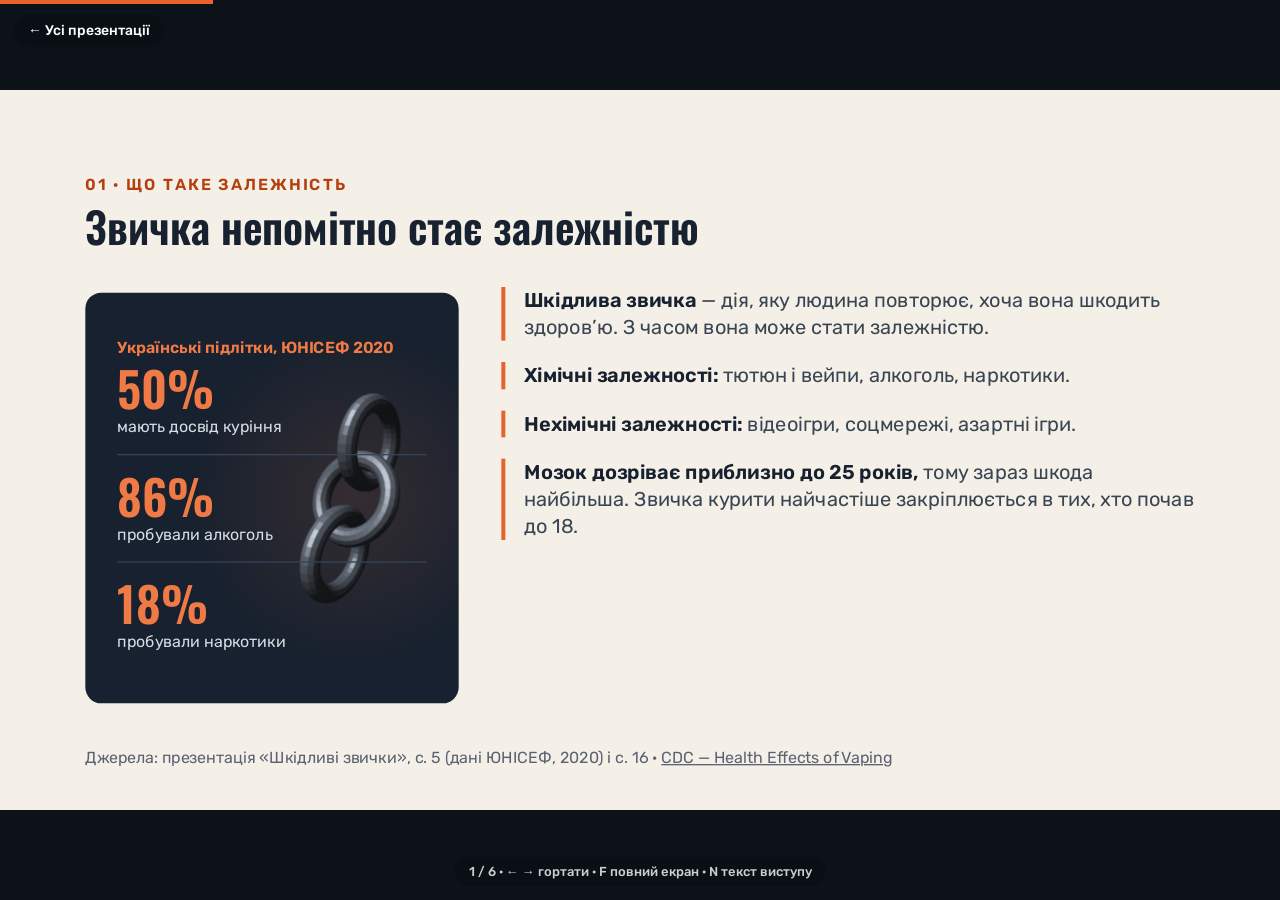
==== harmful-habits/index.html @ 5d47c6e9 "Turn the site into a presentations gallery; add "Вплив шкідливих звичок на людину" - index.html is n" ====
<!DOCTYPE html>
<html lang="uk">
<head>
<meta charset="utf-8">
<meta name="viewport" content="width=device-width, initial-scale=1">
<title>Вплив шкідливих звичок на людину</title>
<meta name="description" content="Презентація: як куріння, вейпи, алкоголь, наркотики, ігри та соцмережі впливають на людину. 6 слайдів з джерелами, 3D-моделями молекул і текстом виступу.">
<meta property="og:title" content="Вплив шкідливих звичок на людину">
<meta property="og:description" content="6 слайдів з джерелами, 3D-моделями молекул і текстом виступу.">
<meta property="og:image" content="https://shavik16.github.io/site_mega/thumbs/harmful-habits.jpg">
<link rel="preconnect" href="https://fonts.googleapis.com">
<link rel="preconnect" href="https://fonts.gstatic.com" crossorigin>
<link rel="stylesheet" href="https://fonts.googleapis.com/css2?family=Oswald:wght@400..700&family=Rubik:wght@400..700&display=swap">
<style>
/* ---------- presenter ---------- */
*{box-sizing:border-box}
html,body{margin:0;width:100%;height:100%;background:#0d1219;overflow:hidden}
#viewport{position:fixed;inset:0;display:flex;align-items:center;justify-content:center}
#stage{position:relative;width:1920px;height:1080px;flex:none;transform-origin:center center;overflow:hidden;background:#F4F0E8}
#stage > section{position:absolute;inset:0;width:1920px;height:1080px;overflow:hidden;isolation:isolate;display:none}
#stage > section.active,#stage > section.leaving{display:flex}
#stage section aside{display:none}
#stage p,#stage h1,#stage h2,#stage h3{margin:0}
#stage h1{font-size:96px;font-weight:600}
#stage h2{font-size:64px;font-weight:600}
#stage h3{font-size:44px;font-weight:600}
#stage .pbg,#stage iframe.emb{z-index:-1}
#stage iframe.emb{border:0;background:transparent}
#stage .body{min-height:0}

@keyframes pushInFwd{from{transform:translateX(100%)}to{transform:translateX(0)}}
@keyframes pushOutFwd{from{transform:translateX(0)}to{transform:translateX(-100%)}}
@keyframes pushInBack{from{transform:translateX(-100%)}to{transform:translateX(0)}}
@keyframes pushOutBack{from{transform:translateX(0)}to{transform:translateX(100%)}}
#stage > section.in-fwd{animation:pushInFwd .55s cubic-bezier(.7,0,.25,1) both}
#stage > section.out-fwd{animation:pushOutFwd .55s cubic-bezier(.7,0,.25,1) both}
#stage > section.in-back{animation:pushInBack .55s cubic-bezier(.7,0,.25,1) both}
#stage > section.out-back{animation:pushOutBack .55s cubic-bezier(.7,0,.25,1) both}

#bar{position:fixed;left:0;top:0;height:4px;width:0;background:#E8622C;transition:width .4s ease;z-index:30}
#hud{position:fixed;left:50%;bottom:14px;transform:translateX(-50%);z-index:40;color:rgba(255,255,255,.8);font:500 13px Rubik,Arial,sans-serif;
  background:rgba(10,14,20,.65);padding:7px 14px;border-radius:999px;opacity:0;transition:opacity .4s;pointer-events:none;white-space:nowrap}
#back{position:fixed;left:14px;top:14px;z-index:40;color:#fff;font:500 14px Rubik,Arial,sans-serif;text-decoration:none;
  background:rgba(10,14,20,.65);padding:8px 14px;border-radius:999px;opacity:0;pointer-events:none;transition:opacity .4s}
body.show-hud #hud{opacity:1}
body.show-hud #back{opacity:1;pointer-events:auto}
#notes{position:fixed;left:50%;bottom:56px;transform:translateX(-50%);width:min(900px,92vw);max-height:38vh;overflow:auto;z-index:45;
  background:rgba(10,14,20,.93);color:#E8EDF2;font:400 17px/1.55 Rubik,Arial,sans-serif;padding:18px 22px;border-radius:14px;
  box-shadow:0 10px 40px rgba(0,0,0,.4);display:none}
#notes b{display:block;margin-bottom:6px;color:#F07A45;font-weight:600;font-size:13px;letter-spacing:.08em;text-transform:uppercase}
body.notes #notes{display:block}
body.thumb #bar,body.thumb #hud,body.thumb #back{display:none!important}
body.thumb #stage *{animation:none!important}
@media (prefers-reduced-motion: reduce){#stage *,#stage > section{animation:none!important}}
</style>
<style>
/* ---------- deck styles ---------- */
body { font-family: 'Rubik', Arial, sans-serif; color: #3A4554; }

section {
  padding: 128px 128px 160px;
  background: #F4F0E8;
  color: #3A4554;
  font-family: 'Rubik', Arial, sans-serif;
  display: flex;
  flex-direction: column;
  gap: 56px;
  box-sizing: border-box;
}
section.dark { background: #17212F; color: #C9D2DC; }

.head { display: flex; flex-direction: column; gap: 12px; }
.eyebrow { font-size: 24px; line-height: 1.2; font-weight: 600; letter-spacing: 3px; color: #B5400E; }
.dark .eyebrow { color: #F07A45; }
h2 { font-family: 'Oswald', Arial, sans-serif; font-size: 72px; line-height: 1.1; font-weight: 600; color: #17212F; }
.dark h2 { color: #F4F0E8; }

.body { flex: 1; display: flex; flex-direction: row; gap: 64px; }

.panel { width: 560px; flex-shrink: 0; box-sizing: border-box; padding: 48px; border-radius: 24px; background: #17212F; display: flex; flex-direction: column; justify-content: center; gap: 8px; }
.panel.p3d { background: transparent; }
.pbg { position: absolute; left: 128px; top: 304px; width: 560px; height: 616px; border-radius: 24px; background: #17212F; }
.plabel { font-size: 24px; line-height: 1.3; font-weight: 600; color: #F07A45; }
.stat { font-family: 'Oswald', Arial, sans-serif; font-size: 120px; line-height: 1; font-weight: 600; color: #F07A45; }
.stat2 { font-family: 'Oswald', Arial, sans-serif; font-size: 72px; line-height: 1; font-weight: 600; color: #F07A45; }
.cap { font-size: 24px; line-height: 1.3; color: #D5DCE4; }
.note { font-size: 24px; line-height: 1.3; color: #9AA7B6; }
.panel hr { border: none; border-top: 2px solid #34445A; margin: 16px 0; }

.pts { flex: 1; display: flex; flex-direction: column; gap: 32px; }
.pt { border-left: 6px solid #E8622C; padding-left: 28px; }
.pt p { font-size: 30px; line-height: 1.35; color: #3A4554; }
.pt b { font-weight: 600; color: #17212F; }

.tips { flex: 1; display: grid; grid-template-columns: 1fr 1fr; gap: 32px; }
.tip { background: #222E3F; border-radius: 20px; padding: 32px; }
.tip p { font-size: 30px; line-height: 1.35; color: #D5DCE4; }
.tip b { font-weight: 600; color: #F4F0E8; }

.help { width: 560px; flex-shrink: 0; box-sizing: border-box; padding: 40px; border-radius: 24px; background: #E8622C; display: flex; flex-direction: column; justify-content: center; gap: 8px; }
.help h3 { font-size: 30px; line-height: 1.2; font-weight: 700; color: #17212F; }
.help .hs { font-size: 24px; line-height: 1.3; color: #17212F; }
.help .hnum { font-family: 'Oswald', Arial, sans-serif; font-size: 72px; line-height: 1.05; font-weight: 600; color: #17212F; }
.help hr { border: none; border-top: 2px solid #17212F; margin: 12px 0; }

.foot { position: absolute; left: 128px; bottom: 64px; width: 1664px; font-size: 24px; line-height: 1.2; color: #5A6372; white-space: nowrap; }
.foot a { color: #5A6372; text-decoration: underline; }
.dark .foot { color: #9AA7B6; }
.dark .foot a { color: #9AA7B6; }

@property --n { syntax: '<integer>'; inherits: false; initial-value: 0 }
@keyframes count { from { --n: 0 } }
.n { animation: count 1.2s ease-out both }

@keyframes headin { from { opacity: 0; transform: translateX(-40px); } }
@keyframes rise { from { opacity: 0; transform: translateY(32px); } }
@keyframes slidein { from { opacity: 0; transform: translateX(56px); } }
@keyframes fadein { from { opacity: 0; } }
.head { animation: headin 500ms ease-out both; }
.pbg, .bg3d { animation: fadein 500ms ease-out both; }
.panel { animation: rise 500ms ease-out both; animation-delay: 100ms; }
.pt, .tip { animation: slidein 450ms ease-out both; animation-delay: calc(var(--i) * 100ms + 50ms); }
.help { animation: rise 500ms ease-out both; animation-delay: 450ms; }

</style>
</head>
<body>
<div id="bar"></div>
<a id="back" href="../">← Усі презентації</a>
<div id="viewport"><div id="stage">
<section id="habits" data-transition="push">
<div class="pbg"></div>
<iframe class="bg3d emb" title="3D-модель" aria-hidden="true" tabindex="-1" sandbox="allow-scripts" style="position:absolute; left:128px; top:304px; width:560px; height:616px" srcdoc="&lt;style&gt;html,body{margin:0;height:100%;overflow:hidden;background:transparent}canvas{display:block;width:100%;height:100%}&lt;/style&gt;&lt;canvas id=&quot;c&quot;&gt;&lt;/canvas&gt;&lt;script&gt;
const S={cx:.72,cy:.5,R:165,a0:.4,spin:.25,pitch:.25,tilt:1.25,dim:.8,label:&#x27;&#x27;};
const cv=document.getElementById(&#x27;c&#x27;),g=cv.getContext(&#x27;2d&#x27;),PI=Math.PI,CAM=4;let W=560,H=616;
function fit(){const d=window.devicePixelRatio||1;W=cv.clientWidth||560;H=cv.clientHeight||616;cv.width=Math.round(W*d);cv.height=Math.round(H*d);g.setTransform(d,0,0,d,0,0);}
fit();addEventListener(&#x27;resize&#x27;,fit);
function rr(x,y,w,h,r){g.beginPath();g.moveTo(x+r,y);g.arcTo(x+w,y,x+w,y+h,r);g.arcTo(x+w,y+h,x,y+h,r);g.arcTo(x,y+h,x,y,r);g.arcTo(x,y,x+w,y,r);g.closePath();}
function rgb(c,f){return &#x27;rgb(&#x27;+Math.min(255,c[0]*f|0)+&#x27;,&#x27;+Math.min(255,c[1]*f|0)+&#x27;,&#x27;+Math.min(255,c[2]*f|0)+&#x27;)&#x27;;}
function rot(p,a,b,c){const x=p[0]*Math.cos(a)+p[2]*Math.sin(a),z=-p[0]*Math.sin(a)+p[2]*Math.cos(a),y=p[1]*Math.cos(b)-z*Math.sin(b),w=p[1]*Math.sin(b)+z*Math.cos(b);return [x*Math.cos(c)-y*Math.sin(c),x*Math.sin(c)+y*Math.cos(c),w];}
function pj(p){const f=CAM/(CAM-p[2]);return [S.cx*W+p[0]*S.R*f,S.cy*H-p[1]*S.R*f,f];}
const still=!!(window.matchMedia&amp;&amp;matchMedia(&#x27;(prefers-reduced-motion: reduce)&#x27;).matches);let t0=null;
function frame(ts){if(t0===null)t0=ts;const t=(ts-t0)/1000;g.clearRect(0,0,W,H);g.save();rr(0,0,W,H,24);g.clip();
const X=S.cx*W,Y=S.cy*H,q=g.createRadialGradient(X,Y,0,X,Y,S.R*1.6);q.addColorStop(0,&#x27;rgba(240,122,69,0.14)&#x27;);q.addColorStop(1,&#x27;rgba(240,122,69,0)&#x27;);g.fillStyle=q;g.fillRect(0,0,W,H);
draw(t);g.restore();
if(S.label){g.font=&#x27;24px &quot;Segoe UI&quot;,Arial,sans-serif&#x27;;g.fillStyle=&#x27;#7F8DA0&#x27;;g.textAlign=&#x27;right&#x27;;g.textBaseline=&#x27;top&#x27;;g.fillText(S.label,W-32,28);}
if(!still)requestAnimationFrame(frame);}
requestAnimationFrame(frame);
const VV=[],NN=[],QQ=[],BASE=[150,162,180],LD=[-.42,.62,.66],HV=[-.24,.36,.9];
function link(ox,flat){const nu=36,nv=12,b=VV.length;
for(let i=0;i&lt;nu;i++){const u=i/nu*2*PI;for(let j=0;j&lt;nv;j++){const v=j/nv*2*PI,cr=1+.23*Math.cos(v),p=[cr*Math.cos(u),cr*Math.sin(u),.23*Math.sin(v)],n=[Math.cos(v)*Math.cos(u),Math.cos(v)*Math.sin(u),Math.sin(v)];
VV.push(flat?[p[0]+ox,p[1],p[2]]:[p[0]+ox,p[2],p[1]]);NN.push(flat?n:[n[0],n[2],n[1]]);}}
for(let i=0;i&lt;nu;i++)for(let j=0;j&lt;nv;j++){const i2=(i+1)%nu,j2=(j+1)%nv;QQ.push([b+i*nv+j,b+i2*nv+j,b+i2*nv+j2,b+i*nv+j2]);}}
link(-1.45,1);link(0,0);link(1.45,1);
const k=1/2.75;VV.forEach(p=&gt;{p[0]*=k;p[1]*=k;p[2]*=k;});
function rx(p,s){const c=Math.cos(s),n=Math.sin(s);return [p[0],p[1]*c-p[2]*n,p[1]*n+p[2]*c];}
function draw(t){const s=S.a0+t*S.spin,a=.3*Math.sin(t*.25),T=VV.map(p=&gt;rot(rx(p,s),a,S.pitch,S.tilt)),N2=NN.map(n=&gt;rot(rx(n,s),a,S.pitch,S.tilt)),P2=T.map(pj),L=[];
QQ.forEach(q=&gt;{let nx=N2[q[0]][0]+N2[q[2]][0],ny=N2[q[0]][1]+N2[q[2]][1],nz=N2[q[0]][2]+N2[q[2]][2];const nl=Math.hypot(nx,ny,nz)||1;nx/=nl;ny/=nl;nz/=nl;
if(nz&lt;-.2)return;L.push([(T[q[0]][2]+T[q[1]][2]+T[q[2]][2]+T[q[3]][2])/4,q,nx,ny,nz]);});
L.sort((u,v)=&gt;u[0]-v[0]);g.lineWidth=.8;
L.forEach(it=&gt;{const q=it[1],lam=Math.max(0,it[2]*LD[0]+it[3]*LD[1]+it[4]*LD[2]),sp=Math.pow(Math.max(0,it[2]*HV[0]+it[3]*HV[1]+it[4]*HV[2]),28),F=(.62+.38*(it[0]+1)/2)*S.dim,
col=&#x27;rgb(&#x27;+[0,1,2].map(c=&gt;Math.min(255,(BASE[c]*(.2+.8*lam)+255*sp*.6)*F|0)).join(&#x27;,&#x27;)+&#x27;)&#x27;;
g.fillStyle=col;g.strokeStyle=col;g.beginPath();g.moveTo(P2[q[0]][0],P2[q[0]][1]);for(let m=1;m&lt;4;m++)g.lineTo(P2[q[m]][0],P2[q[m]][1]);g.closePath();g.fill();g.stroke();});}
&lt;/script&gt;"></iframe>
<div class="head">
<p class="eyebrow">01 · ЩО ТАКЕ ЗАЛЕЖНІСТЬ</p>
<h2>Звичка непомітно стає залежністю</h2>
</div>
<div class="body">
<div class="panel p3d" style="--i:0">
<p class="plabel">Українські підлітки, ЮНІСЕФ 2020</p>
<p class="stat2 n">50%</p>
<p class="cap">мають досвід куріння</p>
<hr>
<p class="stat2 n">86%</p>
<p class="cap">пробували алкоголь</p>
<hr>
<p class="stat2 n">18%</p>
<p class="cap">пробували наркотики</p>
</div>
<div class="pts">
<div class="pt" style="--i:1"><p><b>Шкідлива звичка</b> — дія, яку людина повторює, хоча вона шкодить здоров’ю. З часом вона може стати залежністю.</p></div>
<div class="pt" style="--i:2"><p><b>Хімічні залежності:</b> тютюн і вейпи, алкоголь, наркотики.</p></div>
<div class="pt" style="--i:3"><p><b>Нехімічні залежності:</b> відеоігри, соцмережі, азартні ігри.</p></div>
<div class="pt" style="--i:4"><p><b>Мозок дозріває приблизно до 25 років,</b> тому зараз шкода найбільша. Звичка курити найчастіше закріплюється в тих, хто почав до 18.</p></div>
</div>
</div>
<p class="foot">Джерела: презентація «Шкідливі звички», с. 5 (дані ЮНІСЕФ, 2020) і с. 16 · <a href="https://www.cdc.gov/tobacco/e-cigarettes/health-effects.html">CDC — Health Effects of Vaping</a></p>
<aside>Добрий день! Тема мого виступу — вплив шкідливих звичок на людину. Вейп за школою чи пляшка пива на вечірці здаються дрібницями. Але за цими «дрібницями» стоять цифри, які важко ігнорувати. Шкідлива звичка — це дія, яку людина повторює, хоча знає, що вона шкодить. Небезпека в тому, що звичка непомітно стає залежністю: спочатку ти керуєш нею, а потім вона — тобою. Залежності бувають хімічні — від нікотину, алкоголю, наркотиків — і нехімічні, коли людина не може зупинитися в іграх, соцмережах чи азартних іграх. Чому про це говорять саме з підлітками? За даними ЮНІСЕФ за 2020 рік, половина українських підлітків уже має досвід куріння, 86% пробували алкоголь, 18% — наркотики. До того ж наш мозок розвивається приблизно до 25 років, і нікотин у цьому віці може пошкодити зони, що відповідають за увагу, навчання, настрій і самоконтроль. А звичка курити найчастіше закріплюється в тих, хто почав до 18 років.</aside>
</section>
<section id="tobacco" data-transition="push">
<div class="pbg"></div>
<iframe class="bg3d emb" title="3D-модель" aria-hidden="true" tabindex="-1" sandbox="allow-scripts" style="position:absolute; left:128px; top:304px; width:560px; height:616px" srcdoc="&lt;style&gt;html,body{margin:0;height:100%;overflow:hidden;background:transparent}canvas{display:block;width:100%;height:100%}&lt;/style&gt;&lt;canvas id=&quot;c&quot;&gt;&lt;/canvas&gt;&lt;script&gt;
const S={cx:.74,cy:.6,R:150,a0:.6,spin:.3,pitch:.3,tilt:.15,dim:.75,label:&#x27;Нікотин · C₁₀H₁₄N₂&#x27;};
const A=[[&#x27;N&#x27;,-1.70,-0.80,-0.03],[&#x27;N&#x27;,2.30,-0.71,1.22],[&#x27;C&#x27;,-0.88,0.31,-0.57],[&#x27;C&#x27;,-1.50,1.58,0.04],[&#x27;C&#x27;,-2.69,1.10,0.86],[&#x27;C&#x27;,-3.03,-0.24,0.23],[&#x27;C&#x27;,0.59,0.15,-0.25],[&#x27;C&#x27;,-1.76,-1.95,-0.92],[&#x27;C&#x27;,1.56,0.70,-1.08],[&#x27;C&#x27;,1.00,-0.54,0.87],[&#x27;C&#x27;,2.90,0.55,-0.76],[&#x27;C&#x27;,3.22,-0.16,0.39],[&#x27;H&#x27;,-1.01,0.37,-1.66],[&#x27;H&#x27;,-1.85,2.25,-0.76],[&#x27;H&#x27;,-0.80,2.15,0.67],[&#x27;H&#x27;,-2.39,0.96,1.91],[&#x27;H&#x27;,-3.52,1.80,0.83],[&#x27;H&#x27;,-3.61,-0.87,0.92],[&#x27;H&#x27;,-3.60,-0.09,-0.69],[&#x27;H&#x27;,-2.36,-2.75,-0.47],[&#x27;H&#x27;,-0.76,-2.37,-1.09],[&#x27;H&#x27;,-2.20,-1.70,-1.90],[&#x27;H&#x27;,1.28,1.25,-1.97],[&#x27;H&#x27;,0.30,-0.98,1.58],[&#x27;H&#x27;,3.68,0.96,-1.39],[&#x27;H&#x27;,4.25,-0.31,0.68]];
const B=[[1,3,1],[1,6,1],[1,8,1],[2,10,1],[2,12,2],[3,4,1],[3,7,1],[3,13,1],[4,5,1],[4,14,1],[4,15,1],[5,6,1],[5,16,1],[5,17,1],[6,18,1],[6,19,1],[7,9,1],[7,10,2],[8,20,1],[8,21,1],[8,22,1],[9,11,2],[9,23,1],[10,24,1],[11,12,1],[11,25,1],[12,26,1]];
const cv=document.getElementById(&#x27;c&#x27;),g=cv.getContext(&#x27;2d&#x27;),PI=Math.PI,CAM=4;let W=560,H=616;
function fit(){const d=window.devicePixelRatio||1;W=cv.clientWidth||560;H=cv.clientHeight||616;cv.width=Math.round(W*d);cv.height=Math.round(H*d);g.setTransform(d,0,0,d,0,0);}
fit();addEventListener(&#x27;resize&#x27;,fit);
function rr(x,y,w,h,r){g.beginPath();g.moveTo(x+r,y);g.arcTo(x+w,y,x+w,y+h,r);g.arcTo(x+w,y+h,x,y+h,r);g.arcTo(x,y+h,x,y,r);g.arcTo(x,y,x+w,y,r);g.closePath();}
function rgb(c,f){return &#x27;rgb(&#x27;+Math.min(255,c[0]*f|0)+&#x27;,&#x27;+Math.min(255,c[1]*f|0)+&#x27;,&#x27;+Math.min(255,c[2]*f|0)+&#x27;)&#x27;;}
function rot(p,a,b,c){const x=p[0]*Math.cos(a)+p[2]*Math.sin(a),z=-p[0]*Math.sin(a)+p[2]*Math.cos(a),y=p[1]*Math.cos(b)-z*Math.sin(b),w=p[1]*Math.sin(b)+z*Math.cos(b);return [x*Math.cos(c)-y*Math.sin(c),x*Math.sin(c)+y*Math.cos(c),w];}
function pj(p){const f=CAM/(CAM-p[2]);return [S.cx*W+p[0]*S.R*f,S.cy*H-p[1]*S.R*f,f];}
const still=!!(window.matchMedia&amp;&amp;matchMedia(&#x27;(prefers-reduced-motion: reduce)&#x27;).matches);let t0=null;
function frame(ts){if(t0===null)t0=ts;const t=(ts-t0)/1000;g.clearRect(0,0,W,H);g.save();rr(0,0,W,H,24);g.clip();
const X=S.cx*W,Y=S.cy*H,q=g.createRadialGradient(X,Y,0,X,Y,S.R*1.6);q.addColorStop(0,&#x27;rgba(240,122,69,0.14)&#x27;);q.addColorStop(1,&#x27;rgba(240,122,69,0)&#x27;);g.fillStyle=q;g.fillRect(0,0,W,H);
draw(t);g.restore();
if(S.label){g.font=&#x27;24px &quot;Segoe UI&quot;,Arial,sans-serif&#x27;;g.fillStyle=&#x27;#7F8DA0&#x27;;g.textAlign=&#x27;right&#x27;;g.textBaseline=&#x27;top&#x27;;g.fillText(S.label,W-32,28);}
if(!still)requestAnimationFrame(frame);}
requestAnimationFrame(frame);
const COL={C:[150,164,184],H:[222,229,237],N:[86,150,226],O:[232,104,84]},RAD={C:.38,H:.25,N:.36,O:.36};
let mx=0,my=0,mz=0;A.forEach(e=&gt;{mx+=e[1];my+=e[2];mz+=e[3];});mx/=A.length;my/=A.length;mz/=A.length;
let m=0;const P=A.map(e=&gt;{const p=[e[1]-mx,e[2]-my,e[3]-mz];m=Math.max(m,Math.hypot(p[0],p[1],p[2])+RAD[e[0]]);return p;});
const k=1/m;P.forEach(p=&gt;{p[0]*=k;p[1]*=k;p[2]*=k;});
function fog(z){return (.62+.38*(z+1)/2)*S.dim;}
function draw(t){const a=S.a0+t*S.spin,b=S.pitch+.1*Math.sin(t*.5),Q=P.map(p=&gt;rot(p,a,b,S.tilt)),V=Q.map(pj),L=[];
B.forEach(e=&gt;{const i=e[0]-1,j=e[1]-1;L.push([(Q[i][2]+Q[j][2])/2,0,i,j,e[2]]);});
A.forEach((e,i)=&gt;L.push([Q[i][2]+.002,1,i]));L.sort((u,v)=&gt;u[0]-v[0]);g.lineCap=&#x27;round&#x27;;
L.forEach(it=&gt;{const i=it[2];if(it[1]){const c=COL[A[i][0]],v=V[i],r=RAD[A[i][0]]*k*S.R*v[2],F=fog(Q[i][2]),q=g.createRadialGradient(v[0]-r*.35,v[1]-r*.4,r*.08,v[0],v[1],r);
q.addColorStop(0,rgb(c,1.3*F));q.addColorStop(.55,rgb(c,.9*F));q.addColorStop(1,rgb(c,.42*F));g.fillStyle=q;g.beginPath();g.arc(v[0],v[1],r,0,2*PI);g.fill();return;}
const j=it[3],o=it[4],p=V[i],s=V[j],w=.2*k*S.R*(p[2]+s[2])/2,F=fog(it[0]),dx=s[0]-p[0],dy=s[1]-p[1],l=Math.hypot(dx,dy)||1,nx=-dy/l,ny=dx/l,hx=(p[0]+s[0])/2,hy=(p[1]+s[1])/2;
g.lineWidth=o&gt;1?w*.6:w;(o&gt;1?[-w*.6,w*.6]:[0]).forEach(d=&gt;{g.strokeStyle=rgb(COL[A[i][0]],.75*F);g.beginPath();g.moveTo(p[0]+nx*d,p[1]+ny*d);g.lineTo(hx+nx*d,hy+ny*d);g.stroke();
g.strokeStyle=rgb(COL[A[j][0]],.75*F);g.beginPath();g.moveTo(hx+nx*d,hy+ny*d);g.lineTo(s[0]+nx*d,s[1]+ny*d);g.stroke();});});}
&lt;/script&gt;"></iframe>
<div class="head">
<p class="eyebrow">02 · ТЮТЮН І ВЕЙПИ</p>
<h2>Тютюн і вейпи шкодять серцю, легеням і мозку</h2>
</div>
<div class="body">
<div class="panel p3d" style="--i:0">
<p class="stat n">7 млн+</p>
<p class="cap">людей щороку помирають через тютюн</p>
<hr>
<p class="stat2">1,6 млн+</p>
<p class="cap">смертей на рік спричиняє пасивне куріння</p>
</div>
<div class="pts">
<div class="pt" style="--i:1"><p><b>7000+ хімічних речовин</b> у тютюновому димі: щонайменше 250 шкідливі, а 69 можуть спричинити рак.</p></div>
<div class="pt" style="--i:2"><p><b>У молодих курців</b> слабшають легені, пульс у спокої вищий на 2–3 удари за хвилину, раніше з’являються хвороби серця, а ризик інсульту вищий.</p></div>
<div class="pt" style="--i:3"><p><b>Вейп — не «просто пара»:</b> він виділяє токсичні речовини, а нікотин порушує розвиток мозку. Тим, хто не курив, вейпи майже втричі підвищують шанс почати курити.</p></div>
<div class="pt" style="--i:4"><p><b>15 млн+ дітей 13–15 років</b> у світі вейпують — у середньому в 9 разів частіше за дорослих. В Україні е-сигарети вживають 19,6% школярів, звичайні сигарети — 12,3%.</p></div>
</div>
</div>
<p class="foot">Джерела: ВООЗ — <a href="https://www.who.int/health-topics/tobacco">тютюн</a>, <a href="https://www.who.int/news-room/questions-and-answers/item/tobacco-e-cigarettes">е-сигарети</a>, <a href="https://www.who.int/news/item/06-10-2025-who-tobacco-trends-report-1-in-5-adults-still-addicted-to-tobacco">звіт 2025</a> · <a href="https://www.cancer.gov/about-cancer/causes-prevention/risk/tobacco/cessation-fact-sheet">NCI</a> · <a href="https://suspilne.media/1031395-kozen-patij-pidlitok-v-ukraini-kurit-elektronni-sigareti-zvit-moz/">МОЗ, GYTS 2023</a> · презентація «Шкідливі звички», с. 10–13 · <a href="https://pubchem.ncbi.nlm.nih.gov/compound/89594">PubChem</a></p>
<aside>Від тютюну щороку помирає понад 7 мільйонів людей. Пасивне куріння теж убиває — понад 1,6 мільйона людей на рік. У тютюновому димі понад 7000 хімічних речовин, і щонайменше 69 з них можуть спричинити рак. Молодий організм реагує швидко. У курців частіше хворіють дихальні шляхи, слабшають легені, а серце навіть у спокої б’ється частіше. Мозок, м’язи й кістки страждають від нестачі кисню, хвороби серця з’являються раніше, а ризик інсульту зростає. Багато хто вважає вейп безпечною заміною. ВООЗ із цим не згодна: е-сигарети виділяють токсичні речовини, а нікотин порушує розвиток мозку і може призвести до проблем із навчанням та тривожних розладів. Щоб привабити молодь, виробники пропонують щонайменше 16 тисяч смаків і рекламуються через соцмережі та інфлюенсерів. У результаті у світі вейпують щонайменше 15 мільйонів дітей 13–15 років, а в Україні — майже кожен п’ятий школяр. І вейп не замінює сигарету, а веде до неї: у тих, хто не курив, він майже втричі підвищує шанс почати.</aside>
</section>
<section id="alcohol" data-transition="push">
<div class="pbg"></div>
<iframe class="bg3d emb" title="3D-модель" aria-hidden="true" tabindex="-1" sandbox="allow-scripts" style="position:absolute; left:128px; top:304px; width:560px; height:616px" srcdoc="&lt;style&gt;html,body{margin:0;height:100%;overflow:hidden;background:transparent}canvas{display:block;width:100%;height:100%}&lt;/style&gt;&lt;canvas id=&quot;c&quot;&gt;&lt;/canvas&gt;&lt;script&gt;
const S={cx:.74,cy:.6,R:110,a0:.5,spin:.3,pitch:.35,tilt:.2,dim:.8,label:&#x27;Етанол · C₂H₅OH&#x27;};
const A=[[&#x27;O&#x27;,-1.17,0.30,0.00],[&#x27;C&#x27;,-0.05,-0.57,0.00],[&#x27;C&#x27;,1.22,0.27,0.00],[&#x27;H&#x27;,-0.10,-1.21,0.88],[&#x27;H&#x27;,-0.10,-1.19,-0.89],[&#x27;H&#x27;,2.10,-0.37,-0.02],[&#x27;H&#x27;,1.24,0.93,-0.87],[&#x27;H&#x27;,1.26,0.91,0.89],[&#x27;H&#x27;,-1.13,0.84,0.81]];
const B=[[1,2,1],[1,9,1],[2,3,1],[2,4,1],[2,5,1],[3,6,1],[3,7,1],[3,8,1]];
const cv=document.getElementById(&#x27;c&#x27;),g=cv.getContext(&#x27;2d&#x27;),PI=Math.PI,CAM=4;let W=560,H=616;
function fit(){const d=window.devicePixelRatio||1;W=cv.clientWidth||560;H=cv.clientHeight||616;cv.width=Math.round(W*d);cv.height=Math.round(H*d);g.setTransform(d,0,0,d,0,0);}
fit();addEventListener(&#x27;resize&#x27;,fit);
function rr(x,y,w,h,r){g.beginPath();g.moveTo(x+r,y);g.arcTo(x+w,y,x+w,y+h,r);g.arcTo(x+w,y+h,x,y+h,r);g.arcTo(x,y+h,x,y,r);g.arcTo(x,y,x+w,y,r);g.closePath();}
function rgb(c,f){return &#x27;rgb(&#x27;+Math.min(255,c[0]*f|0)+&#x27;,&#x27;+Math.min(255,c[1]*f|0)+&#x27;,&#x27;+Math.min(255,c[2]*f|0)+&#x27;)&#x27;;}
function rot(p,a,b,c){const x=p[0]*Math.cos(a)+p[2]*Math.sin(a),z=-p[0]*Math.sin(a)+p[2]*Math.cos(a),y=p[1]*Math.cos(b)-z*Math.sin(b),w=p[1]*Math.sin(b)+z*Math.cos(b);return [x*Math.cos(c)-y*Math.sin(c),x*Math.sin(c)+y*Math.cos(c),w];}
function pj(p){const f=CAM/(CAM-p[2]);return [S.cx*W+p[0]*S.R*f,S.cy*H-p[1]*S.R*f,f];}
const still=!!(window.matchMedia&amp;&amp;matchMedia(&#x27;(prefers-reduced-motion: reduce)&#x27;).matches);let t0=null;
function frame(ts){if(t0===null)t0=ts;const t=(ts-t0)/1000;g.clearRect(0,0,W,H);g.save();rr(0,0,W,H,24);g.clip();
const X=S.cx*W,Y=S.cy*H,q=g.createRadialGradient(X,Y,0,X,Y,S.R*1.6);q.addColorStop(0,&#x27;rgba(240,122,69,0.14)&#x27;);q.addColorStop(1,&#x27;rgba(240,122,69,0)&#x27;);g.fillStyle=q;g.fillRect(0,0,W,H);
draw(t);g.restore();
if(S.label){g.font=&#x27;24px &quot;Segoe UI&quot;,Arial,sans-serif&#x27;;g.fillStyle=&#x27;#7F8DA0&#x27;;g.textAlign=&#x27;right&#x27;;g.textBaseline=&#x27;top&#x27;;g.fillText(S.label,W-32,28);}
if(!still)requestAnimationFrame(frame);}
requestAnimationFrame(frame);
const COL={C:[150,164,184],H:[222,229,237],N:[86,150,226],O:[232,104,84]},RAD={C:.38,H:.25,N:.36,O:.36};
let mx=0,my=0,mz=0;A.forEach(e=&gt;{mx+=e[1];my+=e[2];mz+=e[3];});mx/=A.length;my/=A.length;mz/=A.length;
let m=0;const P=A.map(e=&gt;{const p=[e[1]-mx,e[2]-my,e[3]-mz];m=Math.max(m,Math.hypot(p[0],p[1],p[2])+RAD[e[0]]);return p;});
const k=1/m;P.forEach(p=&gt;{p[0]*=k;p[1]*=k;p[2]*=k;});
function fog(z){return (.62+.38*(z+1)/2)*S.dim;}
function draw(t){const a=S.a0+t*S.spin,b=S.pitch+.1*Math.sin(t*.5),Q=P.map(p=&gt;rot(p,a,b,S.tilt)),V=Q.map(pj),L=[];
B.forEach(e=&gt;{const i=e[0]-1,j=e[1]-1;L.push([(Q[i][2]+Q[j][2])/2,0,i,j,e[2]]);});
A.forEach((e,i)=&gt;L.push([Q[i][2]+.002,1,i]));L.sort((u,v)=&gt;u[0]-v[0]);g.lineCap=&#x27;round&#x27;;
L.forEach(it=&gt;{const i=it[2];if(it[1]){const c=COL[A[i][0]],v=V[i],r=RAD[A[i][0]]*k*S.R*v[2],F=fog(Q[i][2]),q=g.createRadialGradient(v[0]-r*.35,v[1]-r*.4,r*.08,v[0],v[1],r);
q.addColorStop(0,rgb(c,1.3*F));q.addColorStop(.55,rgb(c,.9*F));q.addColorStop(1,rgb(c,.42*F));g.fillStyle=q;g.beginPath();g.arc(v[0],v[1],r,0,2*PI);g.fill();return;}
const j=it[3],o=it[4],p=V[i],s=V[j],w=.2*k*S.R*(p[2]+s[2])/2,F=fog(it[0]),dx=s[0]-p[0],dy=s[1]-p[1],l=Math.hypot(dx,dy)||1,nx=-dy/l,ny=dx/l,hx=(p[0]+s[0])/2,hy=(p[1]+s[1])/2;
g.lineWidth=o&gt;1?w*.6:w;(o&gt;1?[-w*.6,w*.6]:[0]).forEach(d=&gt;{g.strokeStyle=rgb(COL[A[i][0]],.75*F);g.beginPath();g.moveTo(p[0]+nx*d,p[1]+ny*d);g.lineTo(hx+nx*d,hy+ny*d);g.stroke();
g.strokeStyle=rgb(COL[A[j][0]],.75*F);g.beginPath();g.moveTo(hx+nx*d,hy+ny*d);g.lineTo(s[0]+nx*d,s[1]+ny*d);g.stroke();});});}
&lt;/script&gt;"></iframe>
<div class="head">
<p class="eyebrow">03 · АЛКОГОЛЬ</p>
<h2>Безпечної дози алкоголю не існує</h2>
</div>
<div class="body">
<div class="panel p3d" style="--i:0">
<p class="stat">2,6 млн</p>
<p class="cap">смертей у світі за 2019 рік спричинив алкоголь</p>
<hr>
<p class="stat2 n">200+</p>
<p class="cap">хвороб, травм та інших станів, до яких він причетний</p>
</div>
<div class="pts">
<div class="pt" style="--i:1"><p><b>Ризик — з першої краплі.</b> Алкоголь — канцероген 1-ї групи: він спричиняє щонайменше 7 видів раку.</p></div>
<div class="pt" style="--i:2"><p><b>Мозок підлітка:</b> зараз найбільше змінюються лобова частка й гіпокамп — зони мотивації, обробки інформації та самоконтролю. Алкоголь може порушити їхній розвиток.</p></div>
<div class="pt" style="--i:3"><p><b>Ризиковані ситуації:</b> бійки, утоплення, передозування, самоушкодження, керування авто напідпитку, незахищений секс (ІПСШ, небажана вагітність).</p></div>
<div class="pt" style="--i:4"><p><b>Серед 15-річних</b> хоча б раз пили алкоголь 79% хлопців і 87% дівчат.</p></div>
</div>
</div>
<p class="foot">Джерела: <a href="https://www.who.int/news-room/fact-sheets/detail/alcohol">ВООЗ — Alcohol</a> · <a href="https://www.who.int/europe/news/item/04-01-2023-no-level-of-alcohol-consumption-is-safe-for-our-health">ВООЗ Європа, 2023</a> · презентація «Шкідливі звички», с. 19, 21–24 · <a href="https://pubchem.ncbi.nlm.nih.gov/compound/702">PubChem</a></p>
<aside>Алкоголь часто вважають звичайною частиною свята. Але, за даними ВООЗ, лише за 2019 рік він спричинив 2,6 мільйона смертей. Безпечної дози не існує: ризик починається з першої краплі, а сам алкоголь — канцероген першої групи, що спричиняє щонайменше сім видів раку. Для підлітків є окрема небезпека. Саме в нашому віці найактивніше змінюються лобова частка мозку та гіпокамп, які відповідають за мотивацію, обробку інформації та контроль поведінки. Алкоголь може цей розвиток порушити. Чому ж підлітки п’ють? Найчастіші відповіді в опитуванні — щоб підбадьоритися, забути про проблеми або коли пригнічений чи нервуєш: по 17%. Ще 8% п’ють, щоб не почуватися осторонь. Тобто алкоголем намагаються «лікувати» настрій, але проблеми не зникають, а додаються нові: бійки, утоплення, передозування, самоушкодження, ДТП, незахищений секс. І важливо пам’ятати: якщо людина через алкоголь чи наркотики не може вільно дати згоду, секс із нею вважається злочином.</aside>
</section>
<section id="drugs" data-transition="push">
<div class="pbg"></div>
<iframe class="bg3d emb" title="3D-модель" aria-hidden="true" tabindex="-1" sandbox="allow-scripts" style="position:absolute; left:128px; top:304px; width:560px; height:616px" srcdoc="&lt;style&gt;html,body{margin:0;height:100%;overflow:hidden;background:transparent}canvas{display:block;width:100%;height:100%}&lt;/style&gt;&lt;canvas id=&quot;c&quot;&gt;&lt;/canvas&gt;&lt;script&gt;
const S={cx:.66,cy:.6,R:195,a0:.4,spin:.25,pitch:.3,tilt:.45,dim:.72,label:&#x27;ТГК · C₂₁H₃₀O₂&#x27;};
const A=[[&#x27;O&#x27;,-0.58,-1.99,0.50],[&#x27;O&#x27;,-0.40,2.70,-0.83],[&#x27;C&#x27;,-2.76,-0.93,0.17],[&#x27;C&#x27;,-2.12,0.32,-0.49],[&#x27;C&#x27;,-1.89,-2.18,-0.07],[&#x27;C&#x27;,-4.23,-1.04,-0.28],[&#x27;C&#x27;,-0.66,0.39,-0.08],[&#x27;C&#x27;,-5.02,0.18,0.19],[&#x27;C&#x27;,-2.97,1.54,-0.22],[&#x27;C&#x27;,-4.27,1.49,0.09],[&#x27;C&#x27;,0.00,-0.76,0.38],[&#x27;C&#x27;,-2.48,-3.49,0.47],[&#x27;C&#x27;,-1.63,-2.39,-1.58],[&#x27;C&#x27;,0.09,1.57,-0.23],[&#x27;C&#x27;,1.35,-0.70,0.75],[&#x27;C&#x27;,-5.08,2.73,0.36],[&#x27;C&#x27;,2.07,0.48,0.63],[&#x27;C&#x27;,1.44,1.62,0.14],[&#x27;C&#x27;,3.50,0.53,1.02],[&#x27;C&#x27;,4.48,0.18,-0.11],[&#x27;C&#x27;,5.94,0.18,0.34],[&#x27;C&#x27;,6.88,-0.20,-0.81],[&#x27;C&#x27;,8.33,-0.24,-0.35],[&#x27;H&#x27;,-2.77,-0.77,1.26],[&#x27;H&#x27;,-2.12,0.21,-1.59],[&#x27;H&#x27;,-4.70,-1.94,0.12],[&#x27;H&#x27;,-4.28,-1.10,-1.38],[&#x27;H&#x27;,-5.31,0.03,1.24],[&#x27;H&#x27;,-5.95,0.24,-0.39],[&#x27;H&#x27;,-2.54,2.53,-0.30],[&#x27;H&#x27;,-2.71,-3.39,1.54],[&#x27;H&#x27;,-3.39,-3.79,-0.05],[&#x27;H&#x27;,-1.75,-4.31,0.40],[&#x27;H&#x27;,-1.04,-3.30,-1.73],[&#x27;H&#x27;,-2.56,-2.50,-2.14],[&#x27;H&#x27;,-1.04,-1.60,-2.05],[&#x27;H&#x27;,1.84,-1.60,1.12],[&#x27;H&#x27;,-5.50,2.69,1.37],[&#x27;H&#x27;,-5.90,2.81,-0.36],[&#x27;H&#x27;,-4.48,3.64,0.29],[&#x27;H&#x27;,2.01,2.54,0.01],[&#x27;H&#x27;,3.74,1.53,1.41],[&#x27;H&#x27;,3.67,-0.15,1.87],[&#x27;H&#x27;,4.36,0.90,-0.93],[&#x27;H&#x27;,4.23,-0.80,-0.52],[&#x27;H&#x27;,0.29,3.39,-0.84],[&#x27;H&#x27;,6.21,1.17,0.73],[&#x27;H&#x27;,6.07,-0.53,1.17],[&#x27;H&#x27;,6.78,0.53,-1.62],[&#x27;H&#x27;,6.60,-1.18,-1.21],[&#x27;H&#x27;,8.47,-0.98,0.44],[&#x27;H&#x27;,8.98,-0.51,-1.19],[&#x27;H&#x27;,8.65,0.74,0.03]];
const B=[[1,5,1],[1,11,1],[2,14,1],[2,46,1],[3,4,1],[3,5,1],[3,6,1],[3,24,1],[4,7,1],[4,9,1],[4,25,1],[5,12,1],[5,13,1],[6,8,1],[6,26,1],[6,27,1],[7,11,1],[7,14,2],[8,10,1],[8,28,1],[8,29,1],[9,10,2],[9,30,1],[10,16,1],[11,15,2],[12,31,1],[12,32,1],[12,33,1],[13,34,1],[13,35,1],[13,36,1],[14,18,1],[15,17,1],[15,37,1],[16,38,1],[16,39,1],[16,40,1],[17,18,2],[17,19,1],[18,41,1],[19,20,1],[19,42,1],[19,43,1],[20,21,1],[20,44,1],[20,45,1],[21,22,1],[21,47,1],[21,48,1],[22,23,1],[22,49,1],[22,50,1],[23,51,1],[23,52,1],[23,53,1]];
const cv=document.getElementById(&#x27;c&#x27;),g=cv.getContext(&#x27;2d&#x27;),PI=Math.PI,CAM=4;let W=560,H=616;
function fit(){const d=window.devicePixelRatio||1;W=cv.clientWidth||560;H=cv.clientHeight||616;cv.width=Math.round(W*d);cv.height=Math.round(H*d);g.setTransform(d,0,0,d,0,0);}
fit();addEventListener(&#x27;resize&#x27;,fit);
function rr(x,y,w,h,r){g.beginPath();g.moveTo(x+r,y);g.arcTo(x+w,y,x+w,y+h,r);g.arcTo(x+w,y+h,x,y+h,r);g.arcTo(x,y+h,x,y,r);g.arcTo(x,y,x+w,y,r);g.closePath();}
function rgb(c,f){return &#x27;rgb(&#x27;+Math.min(255,c[0]*f|0)+&#x27;,&#x27;+Math.min(255,c[1]*f|0)+&#x27;,&#x27;+Math.min(255,c[2]*f|0)+&#x27;)&#x27;;}
function rot(p,a,b,c){const x=p[0]*Math.cos(a)+p[2]*Math.sin(a),z=-p[0]*Math.sin(a)+p[2]*Math.cos(a),y=p[1]*Math.cos(b)-z*Math.sin(b),w=p[1]*Math.sin(b)+z*Math.cos(b);return [x*Math.cos(c)-y*Math.sin(c),x*Math.sin(c)+y*Math.cos(c),w];}
function pj(p){const f=CAM/(CAM-p[2]);return [S.cx*W+p[0]*S.R*f,S.cy*H-p[1]*S.R*f,f];}
const still=!!(window.matchMedia&amp;&amp;matchMedia(&#x27;(prefers-reduced-motion: reduce)&#x27;).matches);let t0=null;
function frame(ts){if(t0===null)t0=ts;const t=(ts-t0)/1000;g.clearRect(0,0,W,H);g.save();rr(0,0,W,H,24);g.clip();
const X=S.cx*W,Y=S.cy*H,q=g.createRadialGradient(X,Y,0,X,Y,S.R*1.6);q.addColorStop(0,&#x27;rgba(240,122,69,0.14)&#x27;);q.addColorStop(1,&#x27;rgba(240,122,69,0)&#x27;);g.fillStyle=q;g.fillRect(0,0,W,H);
draw(t);g.restore();
if(S.label){g.font=&#x27;24px &quot;Segoe UI&quot;,Arial,sans-serif&#x27;;g.fillStyle=&#x27;#7F8DA0&#x27;;g.textAlign=&#x27;right&#x27;;g.textBaseline=&#x27;top&#x27;;g.fillText(S.label,W-32,28);}
if(!still)requestAnimationFrame(frame);}
requestAnimationFrame(frame);
const COL={C:[150,164,184],H:[222,229,237],N:[86,150,226],O:[232,104,84]},RAD={C:.38,H:.25,N:.36,O:.36};
let mx=0,my=0,mz=0;A.forEach(e=&gt;{mx+=e[1];my+=e[2];mz+=e[3];});mx/=A.length;my/=A.length;mz/=A.length;
let m=0;const P=A.map(e=&gt;{const p=[e[1]-mx,e[2]-my,e[3]-mz];m=Math.max(m,Math.hypot(p[0],p[1],p[2])+RAD[e[0]]);return p;});
const k=1/m;P.forEach(p=&gt;{p[0]*=k;p[1]*=k;p[2]*=k;});
function fog(z){return (.62+.38*(z+1)/2)*S.dim;}
function draw(t){const a=S.a0+t*S.spin,b=S.pitch+.1*Math.sin(t*.5),Q=P.map(p=&gt;rot(p,a,b,S.tilt)),V=Q.map(pj),L=[];
B.forEach(e=&gt;{const i=e[0]-1,j=e[1]-1;L.push([(Q[i][2]+Q[j][2])/2,0,i,j,e[2]]);});
A.forEach((e,i)=&gt;L.push([Q[i][2]+.002,1,i]));L.sort((u,v)=&gt;u[0]-v[0]);g.lineCap=&#x27;round&#x27;;
L.forEach(it=&gt;{const i=it[2];if(it[1]){const c=COL[A[i][0]],v=V[i],r=RAD[A[i][0]]*k*S.R*v[2],F=fog(Q[i][2]),q=g.createRadialGradient(v[0]-r*.35,v[1]-r*.4,r*.08,v[0],v[1],r);
q.addColorStop(0,rgb(c,1.3*F));q.addColorStop(.55,rgb(c,.9*F));q.addColorStop(1,rgb(c,.42*F));g.fillStyle=q;g.beginPath();g.arc(v[0],v[1],r,0,2*PI);g.fill();return;}
const j=it[3],o=it[4],p=V[i],s=V[j],w=.2*k*S.R*(p[2]+s[2])/2,F=fog(it[0]),dx=s[0]-p[0],dy=s[1]-p[1],l=Math.hypot(dx,dy)||1,nx=-dy/l,ny=dx/l,hx=(p[0]+s[0])/2,hy=(p[1]+s[1])/2;
g.lineWidth=o&gt;1?w*.6:w;(o&gt;1?[-w*.6,w*.6]:[0]).forEach(d=&gt;{g.strokeStyle=rgb(COL[A[i][0]],.75*F);g.beginPath();g.moveTo(p[0]+nx*d,p[1]+ny*d);g.lineTo(hx+nx*d,hy+ny*d);g.stroke();
g.strokeStyle=rgb(COL[A[j][0]],.75*F);g.beginPath();g.moveTo(hx+nx*d,hy+ny*d);g.lineTo(s[0]+nx*d,s[1]+ny*d);g.stroke();});});}
&lt;/script&gt;"></iframe>
<div class="head">
<p class="eyebrow">04 · НАРКОТИКИ</p>
<h2>Наркотики змінюють роботу мозку</h2>
</div>
<div class="body">
<div class="panel p3d" style="--i:0">
<p class="stat n">316 млн</p>
<p class="cap">людей у світі вживали наркотики у 2023 році — 6% людей віком 15–64 роки</p>
<hr>
<p class="stat2 n">244 млн</p>
<p class="cap">споживачів канабісу — найпоширенішого наркотику</p>
</div>
<div class="pts">
<div class="pt" style="--i:1"><p><b>Серед українських підлітків</b> 9% пробували марихуану, 4% — «нові речовини», що імітують дію наркотиків, ще 4% — кілька речовин разом.</p></div>
<div class="pt" style="--i:2"><p><b>Звикання.</b> Від повторного вживання чутливість базальних ядер мозку падає: людина вживає вже не заради задоволення, а щоб позбутися дискомфорту.</p></div>
<div class="pt" style="--i:3"><p><b>Ломка.</b> Без речовини мигдалеподібне тіло мозку дає роздратування й неспокій — це синдром відміни.</p></div>
<div class="pt" style="--i:4"><p><b>Втрата контролю.</b> Страждає префронтальна кора — здатність думати, планувати, ухвалювати рішення й керувати своєю поведінкою.</p></div>
</div>
</div>
<p class="foot">Джерела: <a href="https://www.drugsandalcohol.ie/43586">UNODC, World Drug Report 2025 (запис HRB)</a> · презентація «Шкідливі звички», с. 28–31 · <a href="https://pubchem.ncbi.nlm.nih.gov/compound/16078">PubChem</a></p>
<aside>За даними Управління ООН з наркотиків і злочинності, у 2023 році наркотики вживали 316 мільйонів людей — 6% населення віком від 15 до 64 років. Десять років тому таких було 5,2%, тож проблема зростає. Найпоширеніший наркотик — канабіс: у нього 244 мільйони споживачів. Серед українських підлітків 18% хоча б раз пробували наркотики, 9% — марихуану, а 4% — так звані «нові речовини», які імітують дію наркотиків. Як формується залежність? Від повторного вживання мозок пристосовується: чутливість базальних ядер падає, і звичної дози вже не вистачає. Згодом людина вживає не заради задоволення, а щоб позбутися дискомфорту. Без речовини мигдалеподібне тіло мозку викликає роздратування й неспокій — це синдром відміни, або «ломка». Страждає й префронтальна кора, яка відповідає за мислення, планування та рішення. Тож людина поступово втрачає саме те, що допомогло б їй зупинитися.</aside>
</section>
<section id="screens" data-transition="push">
<div class="pbg"></div>
<iframe class="bg3d emb" title="3D-модель" aria-hidden="true" tabindex="-1" sandbox="allow-scripts" style="position:absolute; left:128px; top:304px; width:560px; height:616px" srcdoc="&lt;style&gt;html,body{margin:0;height:100%;overflow:hidden;background:transparent}canvas{display:block;width:100%;height:100%}&lt;/style&gt;&lt;canvas id=&quot;c&quot;&gt;&lt;/canvas&gt;&lt;script&gt;
const S={cx:.77,cy:.5,R:205,a0:.35,pitch:.12,tilt:-.12,dim:.75,label:&#x27;&#x27;};
const cv=document.getElementById(&#x27;c&#x27;),g=cv.getContext(&#x27;2d&#x27;),PI=Math.PI,CAM=4;let W=560,H=616;
function fit(){const d=window.devicePixelRatio||1;W=cv.clientWidth||560;H=cv.clientHeight||616;cv.width=Math.round(W*d);cv.height=Math.round(H*d);g.setTransform(d,0,0,d,0,0);}
fit();addEventListener(&#x27;resize&#x27;,fit);
function rr(x,y,w,h,r){g.beginPath();g.moveTo(x+r,y);g.arcTo(x+w,y,x+w,y+h,r);g.arcTo(x+w,y+h,x,y+h,r);g.arcTo(x,y+h,x,y,r);g.arcTo(x,y,x+w,y,r);g.closePath();}
function rgb(c,f){return &#x27;rgb(&#x27;+Math.min(255,c[0]*f|0)+&#x27;,&#x27;+Math.min(255,c[1]*f|0)+&#x27;,&#x27;+Math.min(255,c[2]*f|0)+&#x27;)&#x27;;}
function rot(p,a,b,c){const x=p[0]*Math.cos(a)+p[2]*Math.sin(a),z=-p[0]*Math.sin(a)+p[2]*Math.cos(a),y=p[1]*Math.cos(b)-z*Math.sin(b),w=p[1]*Math.sin(b)+z*Math.cos(b);return [x*Math.cos(c)-y*Math.sin(c),x*Math.sin(c)+y*Math.cos(c),w];}
function pj(p){const f=CAM/(CAM-p[2]);return [S.cx*W+p[0]*S.R*f,S.cy*H-p[1]*S.R*f,f];}
const still=!!(window.matchMedia&amp;&amp;matchMedia(&#x27;(prefers-reduced-motion: reduce)&#x27;).matches);let t0=null;
function frame(ts){if(t0===null)t0=ts;const t=(ts-t0)/1000;g.clearRect(0,0,W,H);g.save();rr(0,0,W,H,24);g.clip();
const X=S.cx*W,Y=S.cy*H,q=g.createRadialGradient(X,Y,0,X,Y,S.R*1.6);q.addColorStop(0,&#x27;rgba(240,122,69,0.14)&#x27;);q.addColorStop(1,&#x27;rgba(240,122,69,0)&#x27;);g.fillStyle=q;g.fillRect(0,0,W,H);
draw(t);g.restore();
if(S.label){g.font=&#x27;24px &quot;Segoe UI&quot;,Arial,sans-serif&#x27;;g.fillStyle=&#x27;#7F8DA0&#x27;;g.textAlign=&#x27;right&#x27;;g.textBaseline=&#x27;top&#x27;;g.fillText(S.label,W-32,28);}
if(!still)requestAnimationFrame(frame);}
requestAnimationFrame(frame);
function rp(w,h,r,n){const o=[],c=[[w/2-r,h/2-r,0],[-w/2+r,h/2-r,PI/2],[-w/2+r,-h/2+r,PI],[w/2-r,-h/2+r,1.5*PI]];c.forEach(e=&gt;{for(let i=0;i&lt;=n;i++){const a=e[2]+i/n*PI/2;o.push([e[0]+r*Math.cos(a),e[1]+r*Math.sin(a)]);}});return o;}
const D=.12,O=rp(1,2.04,.17,6),FS=[],DC=[],LD=[-.42,.62,.66],k=1/1.12;
FS.push({p:O.map(q=&gt;[q[0],q[1],D/2]),n:[0,0,1],c:[26,33,46],front:1});
FS.push({p:O.slice().reverse().map(q=&gt;[q[0],q[1],-D/2]),n:[0,0,-1],c:[60,70,88]});
O.forEach((a,i)=&gt;{const b=O[(i+1)%O.length],ex=b[0]-a[0],ey=b[1]-a[1],l=Math.hypot(ex,ey)||1;FS.push({p:[[a[0],a[1],D/2],[b[0],b[1],D/2],[b[0],b[1],-D/2],[a[0],a[1],-D/2]],n:[ey/l,-ex/l,0],c:[118,130,148]});});
function dec(w,h,r,x,y,c,z){DC.push({p:rp(w,h,r,4).map(q=&gt;[q[0]+x,q[1]+y,D/2+z]),c:c});}
dec(.9,1.9,.12,0,0,[36,52,78],.002);
[.62,.4,.18].forEach((y,i)=&gt;{dec(.74,.17,.05,0,y,[58,78,108],.004);dec(.07,.07,.035,-.27,y,i?[96,160,224]:[240,122,69],.006);dec(.36,.035,.017,.05,y+.03,[150,166,190],.006);dec(.24,.03,.015,-.01,y-.035,[110,126,150],.006);});
const IC=[[240,122,69],[96,160,224],[120,200,160],[200,140,220]];
[-.38,-.6].forEach((y,r)=&gt;[-.3,-.1,.1,.3].forEach((x,i)=&gt;dec(.14,.14,.04,x,y,IC[(i+2*r)%4],.004)));
dec(.3,.025,.012,0,-.88,[150,166,190],.004);dec(.06,.06,.03,0,.9,[12,16,24],.004);
function poly(P){g.beginPath();g.moveTo(P[0][0],P[0][1]);for(let i=1;i&lt;P.length;i++)g.lineTo(P[i][0],P[i][1]);g.closePath();g.fill();g.stroke();}
function draw(t){const a=S.a0+.5*Math.sin(t*.45),b=S.pitch+.06*Math.sin(t*.33),fy=.04*Math.sin(t*.8),tr=q=&gt;pj(rot([q[0]*k,(q[1]+fy)*k,q[2]*k],a,b,S.tilt));let front=false;g.lineWidth=.8;
FS.forEach(f=&gt;{const n=rot(f.n,a,b,S.tilt);if(n[2]&lt;=0)return;if(f.front)front=true;const lam=Math.max(0,n[0]*LD[0]+n[1]*LD[1]+n[2]*LD[2]);g.fillStyle=rgb(f.c,(.4+.75*lam)*S.dim);g.strokeStyle=g.fillStyle;poly(f.p.map(tr));});
if(front){g.lineWidth=.5;DC.forEach(d=&gt;{g.fillStyle=rgb(d.c,S.dim);g.strokeStyle=g.fillStyle;poly(d.p.map(tr));});}}
&lt;/script&gt;"></iframe>
<div class="head">
<p class="eyebrow">05 · ІГРИ ТА СОЦМЕРЕЖІ</p>
<h2>Залежність буває і без речовин</h2>
</div>
<div class="body">
<div class="panel p3d" style="--i:0">
<p class="stat n">11%</p>
<p class="cap">підлітків мали ознаки проблемного користування соцмережами у 2022 році (у 2018-му — 7%)</p>
<hr>
<p class="stat2 n">12%</p>
<p class="cap">мають ризик проблемної гри</p>
<p class="note">Дослідження ВООЗ: майже 280 тис. підлітків з 44 країн і регіонів Європи, Центральної Азії та Канади</p>
</div>
<div class="pts">
<div class="pt" style="--i:1"><p><b>Ігровий розлад — діагноз ВООЗ (МКХ-11):</b> втрата контролю над грою, гра понад усе, гра попри шкоду. Зазвичай це триває щонайменше 12 місяців.</p></div>
<div class="pt" style="--i:2"><p><b>Хто частіше:</b> у соцмережах — дівчата (13% проти 9% у хлопців), в іграх — хлопці (16% проти 7% у дівчат).</p></div>
<div class="pt" style="--i:3"><p><b>Як це виглядає:</b> не можеш зупинитися, без телефона накриває роздратування, кидаєш інші справи.</p></div>
<div class="pt" style="--i:4"><p><b>З чим це пов’язано:</b> менше сну, гірше навчання, тривожність, гірше самопочуття, частіше вживання алкоголю та інших речовин.</p></div>
</div>
</div>
<p class="foot">Джерела: <a href="https://www.who.int/news-room/questions-and-answers/item/addictive-behaviours-gaming-disorder">ВООЗ — Gaming disorder</a> · <a href="https://www.who.int/europe/news/item/25-09-2024-teens--screens-and-mental-health">ВООЗ Європа — Teens, screens and mental health (HBSC), 2024</a></p>
<aside>Залежність буває і без речовин. ВООЗ внесла ігровий розлад до Міжнародної класифікації хвороб. Його ознаки — втрата контролю над грою, гра понад усе і продовження гри попри наслідки. Водночас такий розлад має лише невелика частина геймерів: проблема не в самих іграх, а у втраті контролю. У дослідженні ВООЗ взяли участь майже 280 тисяч підлітків 11, 13 і 15 років із 44 країн і регіонів. Проблемне користування соцмережами за чотири роки зросло з 7% до 11%. Ще 12% підлітків мають ризик проблемної гри, причому хлопці — більш ніж удвічі частіше за дівчат. Як це виглядає? Людина не може вчасно зупинитися, без телефона її накриває роздратування, вона кидає інші справи. У таких підлітків частіше бувають проблеми зі сном, навчанням і самопочуттям.</aside>
</section>
<section id="help" class="dark" data-transition="push">
<div class="head">
<p class="eyebrow">06 · ЗАХИСТ І ДОПОМОГА</p>
<h2>Відмовитися можна, і є куди звернутися</h2>
</div>
<div class="body">
<div class="tips">
<div class="tip" style="--i:0"><p><b>Знай факти.</b> «Вейп — це просто пара», «один раз — не страшно», «пиво — не алкоголь» — неправда.</p></div>
<div class="tip" style="--i:1"><p><b>Кажи «ні».</b> Коротко й упевнено, без виправдань. Запропонуй іншу справу або просто піди.</p></div>
<div class="tip" style="--i:2"><p><b>Заміни шкідливе.</b> Спорт, хобі, живе спілкування, сон. Фізична та соціальна активність — головна профілактика алкоголізму.</p></div>
<div class="tip" style="--i:3"><p><b>Тверезий розум.</b> Відмова від шкідливих звичок захищає від ІПСШ. Якщо людина через сп’яніння не може дати згоду, секс із нею — злочин.</p></div>
</div>
<div class="help" style="--i:4">
<h3>Не залишайся наодинці</h3>
<p class="hs">Батьки, шкільний психолог, лікар — або Національна гаряча лінія для дітей та молоді:</p>
<p class="hnum">116 111</p>
<p class="hs">з мобільного</p>
<p class="hnum">0 800 500 225</p>
<p class="hs">з мобільного чи стаціонарного, анонімно й конфіденційно</p>
<hr>
<p class="hs"><b>Отруєння чи передозування — одразу 103 або 112</b></p>
</div>
</div>
<p class="foot">Джерела: презентації «Шкідливі звички», с. 23, 25, і «Безпека та статева культура», с. 11 · <a href="https://la-strada.org.ua/garyachi-liniyi">«Ла Страда-Україна»</a></p>
<aside>Що ж робити? Перше — знати факти й не вірити міфам. «Вейп — це просто пара», «один раз — не страшно», «пиво — не алкоголь» — ви вже бачили, що це не так. Друге — вміти сказати «ні». Виправдовуватися не потрібно, достатньо спокійного «Ні, дякую, не хочу». Можна змінити тему, запропонувати іншу справу або просто піти. Справжні друзі приймуть таке рішення. Третє — шукати енергію в іншому. Головна профілактика алкоголізму — фізична та соціальна активність: спорт, хобі, живе спілкування, нормальний сон. А ще відмова від шкідливих звичок захищає у стосунках: це один із способів профілактики інфекцій, що передаються статевим шляхом. Четверте — не залишатися з проблемою наодинці. Поговоріть із батьками, шкільним психологом чи лікарем. Можна анонімно зателефонувати на Національну гарячу лінію для дітей та молоді: 116 111 з мобільного або 0 800 500 225. Якщо хтось отруївся чи втратив свідомість, одразу телефонуйте 103 або 112. Кожен із нас робить свій власний вибір. Шкідливі звички не забирають здоров’я за один день — вони роблять це тихо й поступово. Тому найкраще сказати «ні» ще до першої спроби. Дякую за увагу!</aside>
</section>
</div></div>
<div id="notes" aria-live="polite"></div>
<div id="hud"></div>
<script>
(function(){
'use strict';
const stage=document.getElementById('stage');
if(/[?&]thumb\b/.test(location.search))document.body.classList.add('thumb');
function fit(){const s=Math.min(innerWidth/1920,innerHeight/1080);stage.style.transform='scale('+s+')';}
addEventListener('resize',fit);fit();

const slides=Array.from(stage.querySelectorAll(':scope > section'));
const hud=document.getElementById('hud'),bar=document.getElementById('bar'),notes=document.getElementById('notes');
const reduce=matchMedia('(prefers-reduced-motion: reduce)').matches||document.body.classList.contains('thumb');
let cur=0,busy=false;

stage.querySelectorAll('.foot a').forEach(a=>{a.target='_blank';a.rel='noopener';});

/* numbers count up when a slide arrives */
stage.querySelectorAll('.n').forEach(el=>{el.dataset.full=el.textContent;});
function countUp(sec){
  sec.querySelectorAll('.n').forEach(el=>{
    const full=el.dataset.full,m=full.match(/\d+/);
    if(!m||reduce){el.textContent=full;return;}
    const target=parseInt(m[0],10),pre=full.slice(0,m.index),post=full.slice(m.index+m[0].length),t0=performance.now(),dur=1200;
    (function step(now){const p=Math.min(1,(now-t0)/dur),e=1-Math.pow(1-p,3);el.textContent=pre+Math.round(target*e)+post;if(p<1)requestAnimationFrame(step);})(t0);
  });
}

function update(){
  hud.textContent=(cur+1)+' / '+slides.length+'   ·   ← → гортати   ·   F повний екран   ·   N текст виступу';
  bar.style.width=((cur+1)/slides.length*100)+'%';
  const a=slides[cur].querySelector('aside');
  notes.innerHTML='<b>Текст виступу · слайд '+(cur+1)+'</b>';
  notes.appendChild(document.createTextNode(a?a.textContent:''));
  history.replaceState(null,'','#'+(cur+1));
}

function show(i,dir){
  if(busy||i<0||i>=slides.length||i===cur)return;
  busy=true;
  const from=slides[cur],to=slides[i];
  from.classList.remove('active');
  from.classList.add('leaving',dir>0?'out-fwd':'out-back');
  to.classList.add('active',dir>0?'in-fwd':'in-back');
  cur=i;update();countUp(to);
  setTimeout(()=>{from.classList.remove('leaving','out-fwd','out-back');to.classList.remove('in-fwd','in-back');busy=false;},reduce?0:560);
}

cur=Math.min(slides.length-1,Math.max(0,(parseInt(location.hash.slice(1),10)||1)-1));
slides[cur].classList.add('active');update();countUp(slides[cur]);

const next=()=>show(cur+1,1),prev=()=>show(cur-1,-1);
document.addEventListener('keydown',e=>{
  const k=e.key;
  if(['ArrowRight','ArrowDown','PageDown',' ','Enter'].includes(k)){e.preventDefault();next();}
  else if(['ArrowLeft','ArrowUp','PageUp','Backspace'].includes(k)){e.preventDefault();prev();}
  else if(k==='Home')show(0,-1);
  else if(k==='End')show(slides.length-1,1);
  else if(['f','F','а','А'].includes(k))toggleFS();
  else if(['n','N','т','Т'].includes(k))document.body.classList.toggle('notes');
});
document.getElementById('viewport').addEventListener('click',e=>{
  if(e.target.closest('a'))return;
  if(e.clientX<innerWidth*0.25)prev();else next();
});
let tx=null;
document.addEventListener('touchstart',e=>{tx=e.touches[0].clientX;},{passive:true});
document.addEventListener('touchend',e=>{
  if(tx===null)return;
  const dx=e.changedTouches[0].clientX-tx;tx=null;
  if(Math.abs(dx)>50)(dx<0?next:prev)();
});
function toggleFS(){try{if(!document.fullscreenElement)document.documentElement.requestFullscreen();else document.exitFullscreen();}catch(_){}}
let ht;
function showHud(){document.body.classList.add('show-hud');clearTimeout(ht);ht=setTimeout(()=>document.body.classList.remove('show-hud'),2200);}
document.addEventListener('mousemove',showHud);showHud();
})();
</script>
</body>
</html>
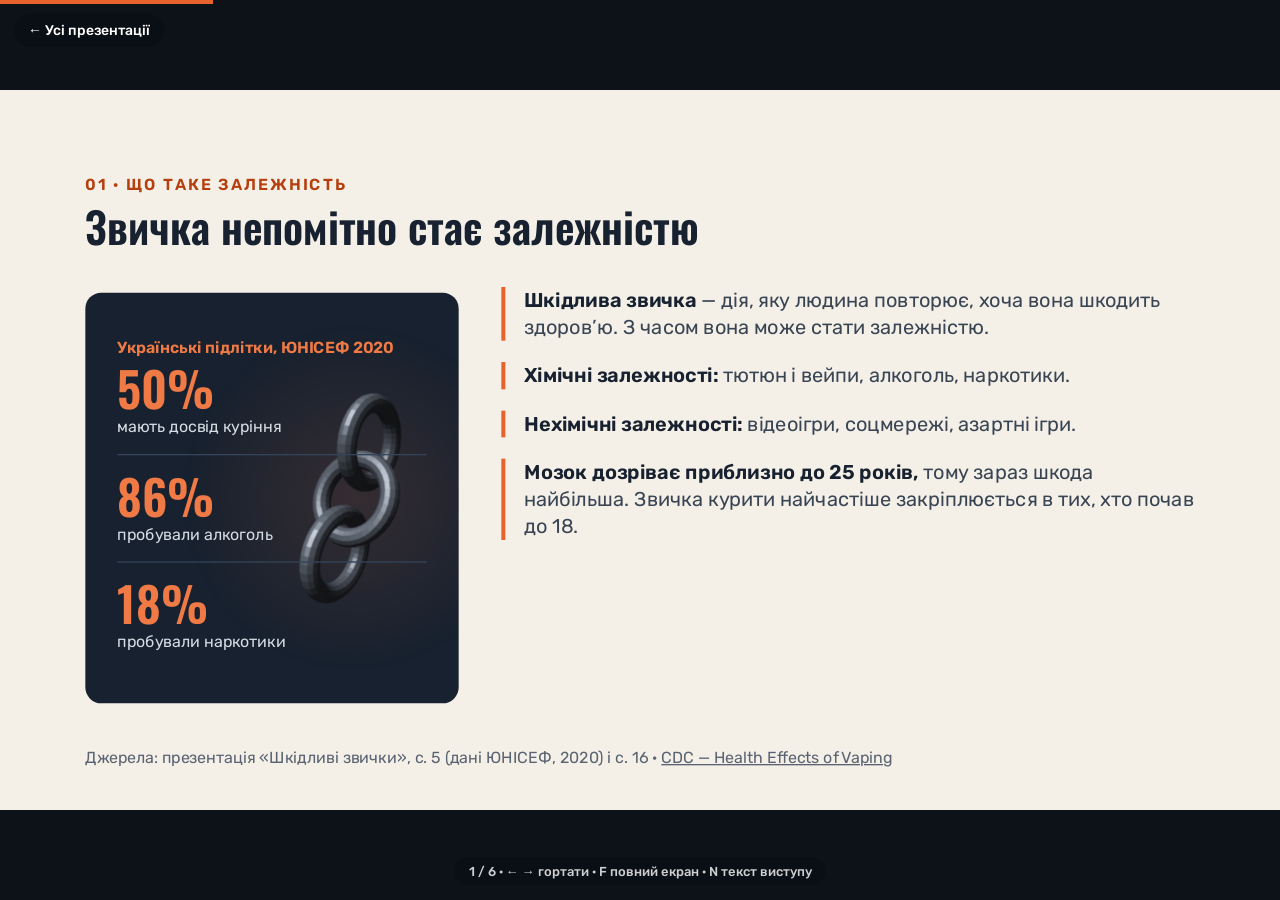
==== commit 395144c6: "Start 3D canvases when their slide is shown A canvas iframe that loaded inside a hidden slide never " ====
--- a/harmful-habits/index.html
+++ b/harmful-habits/index.html
@@ -130,7 +130,7 @@
 <div id="viewport"><div id="stage">
 <section id="habits" data-transition="push">
 <div class="pbg"></div>
-<iframe class="bg3d emb" title="3D-модель" aria-hidden="true" tabindex="-1" sandbox="allow-scripts" style="position:absolute; left:128px; top:304px; width:560px; height:616px" srcdoc="&lt;style&gt;html,body{margin:0;height:100%;overflow:hidden;background:transparent}canvas{display:block;width:100%;height:100%}&lt;/style&gt;&lt;canvas id=&quot;c&quot;&gt;&lt;/canvas&gt;&lt;script&gt;
+<iframe class="bg3d emb" title="3D-модель" aria-hidden="true" tabindex="-1" sandbox="allow-scripts" style="position:absolute; left:128px; top:304px; width:560px; height:616px" data-srcdoc="&lt;style&gt;html,body{margin:0;height:100%;overflow:hidden;background:transparent}canvas{display:block;width:100%;height:100%}&lt;/style&gt;&lt;canvas id=&quot;c&quot;&gt;&lt;/canvas&gt;&lt;script&gt;
 const S={cx:.72,cy:.5,R:165,a0:.4,spin:.25,pitch:.25,tilt:1.25,dim:.8,label:&#x27;&#x27;};
 const cv=document.getElementById(&#x27;c&#x27;),g=cv.getContext(&#x27;2d&#x27;),PI=Math.PI,CAM=4;let W=560,H=616;
 function fit(){const d=window.devicePixelRatio||1;W=cv.clientWidth||560;H=cv.clientHeight||616;cv.width=Math.round(W*d);cv.height=Math.round(H*d);g.setTransform(d,0,0,d,0,0);}
@@ -190,7 +190,7 @@
 </section>
 <section id="tobacco" data-transition="push">
 <div class="pbg"></div>
-<iframe class="bg3d emb" title="3D-модель" aria-hidden="true" tabindex="-1" sandbox="allow-scripts" style="position:absolute; left:128px; top:304px; width:560px; height:616px" srcdoc="&lt;style&gt;html,body{margin:0;height:100%;overflow:hidden;background:transparent}canvas{display:block;width:100%;height:100%}&lt;/style&gt;&lt;canvas id=&quot;c&quot;&gt;&lt;/canvas&gt;&lt;script&gt;
+<iframe class="bg3d emb" title="3D-модель" aria-hidden="true" tabindex="-1" sandbox="allow-scripts" style="position:absolute; left:128px; top:304px; width:560px; height:616px" data-srcdoc="&lt;style&gt;html,body{margin:0;height:100%;overflow:hidden;background:transparent}canvas{display:block;width:100%;height:100%}&lt;/style&gt;&lt;canvas id=&quot;c&quot;&gt;&lt;/canvas&gt;&lt;script&gt;
 const S={cx:.74,cy:.6,R:150,a0:.6,spin:.3,pitch:.3,tilt:.15,dim:.75,label:&#x27;Нікотин · C₁₀H₁₄N₂&#x27;};
 const A=[[&#x27;N&#x27;,-1.70,-0.80,-0.03],[&#x27;N&#x27;,2.30,-0.71,1.22],[&#x27;C&#x27;,-0.88,0.31,-0.57],[&#x27;C&#x27;,-1.50,1.58,0.04],[&#x27;C&#x27;,-2.69,1.10,0.86],[&#x27;C&#x27;,-3.03,-0.24,0.23],[&#x27;C&#x27;,0.59,0.15,-0.25],[&#x27;C&#x27;,-1.76,-1.95,-0.92],[&#x27;C&#x27;,1.56,0.70,-1.08],[&#x27;C&#x27;,1.00,-0.54,0.87],[&#x27;C&#x27;,2.90,0.55,-0.76],[&#x27;C&#x27;,3.22,-0.16,0.39],[&#x27;H&#x27;,-1.01,0.37,-1.66],[&#x27;H&#x27;,-1.85,2.25,-0.76],[&#x27;H&#x27;,-0.80,2.15,0.67],[&#x27;H&#x27;,-2.39,0.96,1.91],[&#x27;H&#x27;,-3.52,1.80,0.83],[&#x27;H&#x27;,-3.61,-0.87,0.92],[&#x27;H&#x27;,-3.60,-0.09,-0.69],[&#x27;H&#x27;,-2.36,-2.75,-0.47],[&#x27;H&#x27;,-0.76,-2.37,-1.09],[&#x27;H&#x27;,-2.20,-1.70,-1.90],[&#x27;H&#x27;,1.28,1.25,-1.97],[&#x27;H&#x27;,0.30,-0.98,1.58],[&#x27;H&#x27;,3.68,0.96,-1.39],[&#x27;H&#x27;,4.25,-0.31,0.68]];
 const B=[[1,3,1],[1,6,1],[1,8,1],[2,10,1],[2,12,2],[3,4,1],[3,7,1],[3,13,1],[4,5,1],[4,14,1],[4,15,1],[5,6,1],[5,16,1],[5,17,1],[6,18,1],[6,19,1],[7,9,1],[7,10,2],[8,20,1],[8,21,1],[8,22,1],[9,11,2],[9,23,1],[10,24,1],[11,12,1],[11,25,1],[12,26,1]];
@@ -246,7 +246,7 @@
 </section>
 <section id="alcohol" data-transition="push">
 <div class="pbg"></div>
-<iframe class="bg3d emb" title="3D-модель" aria-hidden="true" tabindex="-1" sandbox="allow-scripts" style="position:absolute; left:128px; top:304px; width:560px; height:616px" srcdoc="&lt;style&gt;html,body{margin:0;height:100%;overflow:hidden;background:transparent}canvas{display:block;width:100%;height:100%}&lt;/style&gt;&lt;canvas id=&quot;c&quot;&gt;&lt;/canvas&gt;&lt;script&gt;
+<iframe class="bg3d emb" title="3D-модель" aria-hidden="true" tabindex="-1" sandbox="allow-scripts" style="position:absolute; left:128px; top:304px; width:560px; height:616px" data-srcdoc="&lt;style&gt;html,body{margin:0;height:100%;overflow:hidden;background:transparent}canvas{display:block;width:100%;height:100%}&lt;/style&gt;&lt;canvas id=&quot;c&quot;&gt;&lt;/canvas&gt;&lt;script&gt;
 const S={cx:.74,cy:.6,R:110,a0:.5,spin:.3,pitch:.35,tilt:.2,dim:.8,label:&#x27;Етанол · C₂H₅OH&#x27;};
 const A=[[&#x27;O&#x27;,-1.17,0.30,0.00],[&#x27;C&#x27;,-0.05,-0.57,0.00],[&#x27;C&#x27;,1.22,0.27,0.00],[&#x27;H&#x27;,-0.10,-1.21,0.88],[&#x27;H&#x27;,-0.10,-1.19,-0.89],[&#x27;H&#x27;,2.10,-0.37,-0.02],[&#x27;H&#x27;,1.24,0.93,-0.87],[&#x27;H&#x27;,1.26,0.91,0.89],[&#x27;H&#x27;,-1.13,0.84,0.81]];
 const B=[[1,2,1],[1,9,1],[2,3,1],[2,4,1],[2,5,1],[3,6,1],[3,7,1],[3,8,1]];
@@ -302,7 +302,7 @@
 </section>
 <section id="drugs" data-transition="push">
 <div class="pbg"></div>
-<iframe class="bg3d emb" title="3D-модель" aria-hidden="true" tabindex="-1" sandbox="allow-scripts" style="position:absolute; left:128px; top:304px; width:560px; height:616px" srcdoc="&lt;style&gt;html,body{margin:0;height:100%;overflow:hidden;background:transparent}canvas{display:block;width:100%;height:100%}&lt;/style&gt;&lt;canvas id=&quot;c&quot;&gt;&lt;/canvas&gt;&lt;script&gt;
+<iframe class="bg3d emb" title="3D-модель" aria-hidden="true" tabindex="-1" sandbox="allow-scripts" style="position:absolute; left:128px; top:304px; width:560px; height:616px" data-srcdoc="&lt;style&gt;html,body{margin:0;height:100%;overflow:hidden;background:transparent}canvas{display:block;width:100%;height:100%}&lt;/style&gt;&lt;canvas id=&quot;c&quot;&gt;&lt;/canvas&gt;&lt;script&gt;
 const S={cx:.66,cy:.6,R:195,a0:.4,spin:.25,pitch:.3,tilt:.45,dim:.72,label:&#x27;ТГК · C₂₁H₃₀O₂&#x27;};
 const A=[[&#x27;O&#x27;,-0.58,-1.99,0.50],[&#x27;O&#x27;,-0.40,2.70,-0.83],[&#x27;C&#x27;,-2.76,-0.93,0.17],[&#x27;C&#x27;,-2.12,0.32,-0.49],[&#x27;C&#x27;,-1.89,-2.18,-0.07],[&#x27;C&#x27;,-4.23,-1.04,-0.28],[&#x27;C&#x27;,-0.66,0.39,-0.08],[&#x27;C&#x27;,-5.02,0.18,0.19],[&#x27;C&#x27;,-2.97,1.54,-0.22],[&#x27;C&#x27;,-4.27,1.49,0.09],[&#x27;C&#x27;,0.00,-0.76,0.38],[&#x27;C&#x27;,-2.48,-3.49,0.47],[&#x27;C&#x27;,-1.63,-2.39,-1.58],[&#x27;C&#x27;,0.09,1.57,-0.23],[&#x27;C&#x27;,1.35,-0.70,0.75],[&#x27;C&#x27;,-5.08,2.73,0.36],[&#x27;C&#x27;,2.07,0.48,0.63],[&#x27;C&#x27;,1.44,1.62,0.14],[&#x27;C&#x27;,3.50,0.53,1.02],[&#x27;C&#x27;,4.48,0.18,-0.11],[&#x27;C&#x27;,5.94,0.18,0.34],[&#x27;C&#x27;,6.88,-0.20,-0.81],[&#x27;C&#x27;,8.33,-0.24,-0.35],[&#x27;H&#x27;,-2.77,-0.77,1.26],[&#x27;H&#x27;,-2.12,0.21,-1.59],[&#x27;H&#x27;,-4.70,-1.94,0.12],[&#x27;H&#x27;,-4.28,-1.10,-1.38],[&#x27;H&#x27;,-5.31,0.03,1.24],[&#x27;H&#x27;,-5.95,0.24,-0.39],[&#x27;H&#x27;,-2.54,2.53,-0.30],[&#x27;H&#x27;,-2.71,-3.39,1.54],[&#x27;H&#x27;,-3.39,-3.79,-0.05],[&#x27;H&#x27;,-1.75,-4.31,0.40],[&#x27;H&#x27;,-1.04,-3.30,-1.73],[&#x27;H&#x27;,-2.56,-2.50,-2.14],[&#x27;H&#x27;,-1.04,-1.60,-2.05],[&#x27;H&#x27;,1.84,-1.60,1.12],[&#x27;H&#x27;,-5.50,2.69,1.37],[&#x27;H&#x27;,-5.90,2.81,-0.36],[&#x27;H&#x27;,-4.48,3.64,0.29],[&#x27;H&#x27;,2.01,2.54,0.01],[&#x27;H&#x27;,3.74,1.53,1.41],[&#x27;H&#x27;,3.67,-0.15,1.87],[&#x27;H&#x27;,4.36,0.90,-0.93],[&#x27;H&#x27;,4.23,-0.80,-0.52],[&#x27;H&#x27;,0.29,3.39,-0.84],[&#x27;H&#x27;,6.21,1.17,0.73],[&#x27;H&#x27;,6.07,-0.53,1.17],[&#x27;H&#x27;,6.78,0.53,-1.62],[&#x27;H&#x27;,6.60,-1.18,-1.21],[&#x27;H&#x27;,8.47,-0.98,0.44],[&#x27;H&#x27;,8.98,-0.51,-1.19],[&#x27;H&#x27;,8.65,0.74,0.03]];
 const B=[[1,5,1],[1,11,1],[2,14,1],[2,46,1],[3,4,1],[3,5,1],[3,6,1],[3,24,1],[4,7,1],[4,9,1],[4,25,1],[5,12,1],[5,13,1],[6,8,1],[6,26,1],[6,27,1],[7,11,1],[7,14,2],[8,10,1],[8,28,1],[8,29,1],[9,10,2],[9,30,1],[10,16,1],[11,15,2],[12,31,1],[12,32,1],[12,33,1],[13,34,1],[13,35,1],[13,36,1],[14,18,1],[15,17,1],[15,37,1],[16,38,1],[16,39,1],[16,40,1],[17,18,2],[17,19,1],[18,41,1],[19,20,1],[19,42,1],[19,43,1],[20,21,1],[20,44,1],[20,45,1],[21,22,1],[21,47,1],[21,48,1],[22,23,1],[22,49,1],[22,50,1],[23,51,1],[23,52,1],[23,53,1]];
@@ -358,7 +358,7 @@
 </section>
 <section id="screens" data-transition="push">
 <div class="pbg"></div>
-<iframe class="bg3d emb" title="3D-модель" aria-hidden="true" tabindex="-1" sandbox="allow-scripts" style="position:absolute; left:128px; top:304px; width:560px; height:616px" srcdoc="&lt;style&gt;html,body{margin:0;height:100%;overflow:hidden;background:transparent}canvas{display:block;width:100%;height:100%}&lt;/style&gt;&lt;canvas id=&quot;c&quot;&gt;&lt;/canvas&gt;&lt;script&gt;
+<iframe class="bg3d emb" title="3D-модель" aria-hidden="true" tabindex="-1" sandbox="allow-scripts" style="position:absolute; left:128px; top:304px; width:560px; height:616px" data-srcdoc="&lt;style&gt;html,body{margin:0;height:100%;overflow:hidden;background:transparent}canvas{display:block;width:100%;height:100%}&lt;/style&gt;&lt;canvas id=&quot;c&quot;&gt;&lt;/canvas&gt;&lt;script&gt;
 const S={cx:.77,cy:.5,R:205,a0:.35,pitch:.12,tilt:-.12,dim:.75,label:&#x27;&#x27;};
 const cv=document.getElementById(&#x27;c&#x27;),g=cv.getContext(&#x27;2d&#x27;),PI=Math.PI,CAM=4;let W=560,H=616;
 function fit(){const d=window.devicePixelRatio||1;W=cv.clientWidth||560;H=cv.clientHeight||616;cv.width=Math.round(W*d);cv.height=Math.round(H*d);g.setTransform(d,0,0,d,0,0);}
@@ -468,6 +468,10 @@
   });
 }
 
+/* 3D canvases start only while their slide is on screen (a canvas loaded inside a hidden slide never starts) */
+function wake(sec){sec.querySelectorAll('iframe.emb').forEach(f=>{f.srcdoc=f.dataset.srcdoc;});}
+function sleep(sec){sec.querySelectorAll('iframe.emb').forEach(f=>{f.removeAttribute('srcdoc');});}
+
 function update(){
   hud.textContent=(cur+1)+' / '+slides.length+'   ·   ← → гортати   ·   F повний екран   ·   N текст виступу';
   bar.style.width=((cur+1)/slides.length*100)+'%';
@@ -484,12 +488,12 @@
   from.classList.remove('active');
   from.classList.add('leaving',dir>0?'out-fwd':'out-back');
   to.classList.add('active',dir>0?'in-fwd':'in-back');
-  cur=i;update();countUp(to);
-  setTimeout(()=>{from.classList.remove('leaving','out-fwd','out-back');to.classList.remove('in-fwd','in-back');busy=false;},reduce?0:560);
+  cur=i;update();countUp(to);wake(to);
+  setTimeout(()=>{from.classList.remove('leaving','out-fwd','out-back');to.classList.remove('in-fwd','in-back');sleep(from);busy=false;},reduce?0:560);
 }
 
 cur=Math.min(slides.length-1,Math.max(0,(parseInt(location.hash.slice(1),10)||1)-1));
-slides[cur].classList.add('active');update();countUp(slides[cur]);
+slides[cur].classList.add('active');update();countUp(slides[cur]);wake(slides[cur]);
 
 const next=()=>show(cur+1,1),prev=()=>show(cur-1,-1);
 document.addEventListener('keydown',e=>{
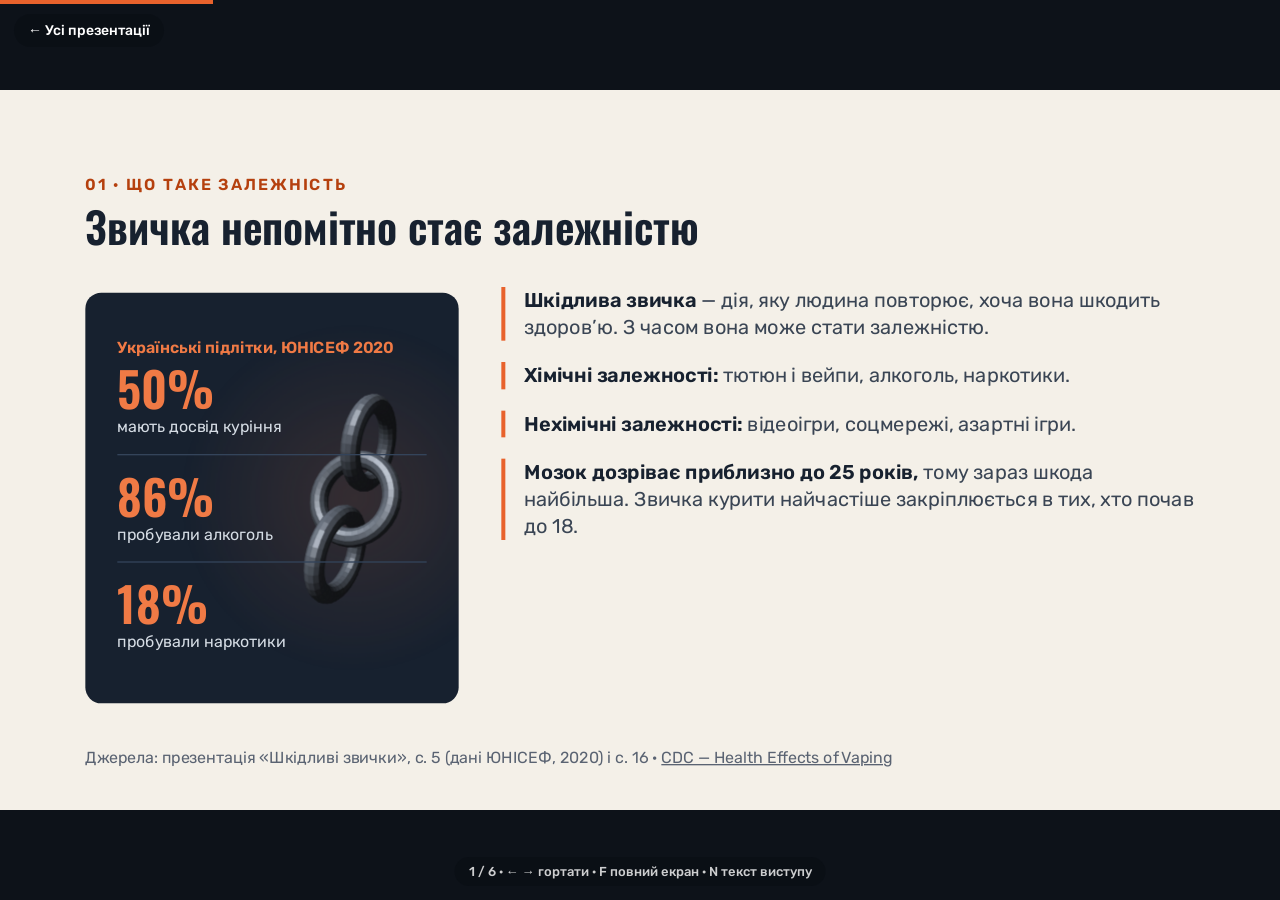
==== commit 8c70ba87: "Keep animations on when Windows "animation effects" are off The deck page and gallery honoured prefe" ====
--- a/harmful-habits/index.html
+++ b/harmful-habits/index.html
@@ -50,8 +50,7 @@
 #notes b{display:block;margin-bottom:6px;color:#F07A45;font-weight:600;font-size:13px;letter-spacing:.08em;text-transform:uppercase}
 body.notes #notes{display:block}
 body.thumb #bar,body.thumb #hud,body.thumb #back{display:none!important}
-body.thumb #stage *{animation:none!important}
-@media (prefers-reduced-motion: reduce){#stage *,#stage > section{animation:none!important}}
+body.thumb #stage *,body.still #stage *,body.still #stage > section{animation:none!important}
 </style>
 <style>
 /* ---------- deck styles ---------- */
@@ -122,6 +121,17 @@
 .pt, .tip { animation: slidein 450ms ease-out both; animation-delay: calc(var(--i) * 100ms + 50ms); }
 .help { animation: rise 500ms ease-out both; animation-delay: 450ms; }
 
+
+/* ---------- site: bolder arrivals than the deck file ---------- */
+@keyframes s-head{from{opacity:0;transform:translateX(-90px)}}
+@keyframes s-rise{from{opacity:0;transform:translateY(70px)}}
+@keyframes s-slide{from{opacity:0;transform:translateX(130px)}}
+@keyframes s-pop{0%{opacity:0;transform:scale(.85)}60%{opacity:1;transform:scale(1.03)}100%{opacity:1;transform:scale(1)}}
+#stage .head{animation:s-head .7s cubic-bezier(.2,.8,.2,1) .15s both}
+#stage .panel{animation:s-rise .75s cubic-bezier(.2,.8,.2,1) .25s both}
+#stage .pt,#stage .tip{animation:s-slide .7s cubic-bezier(.2,.8,.2,1) both;animation-delay:calc(var(--i) * 130ms + 300ms)}
+#stage .help{animation:s-pop .8s cubic-bezier(.2,.8,.2,1) .75s both}
+#stage .pbg,#stage .bg3d{animation:fadein .6s ease-out both}
 </style>
 </head>
 <body>
@@ -139,8 +149,8 @@
 function rgb(c,f){return &#x27;rgb(&#x27;+Math.min(255,c[0]*f|0)+&#x27;,&#x27;+Math.min(255,c[1]*f|0)+&#x27;,&#x27;+Math.min(255,c[2]*f|0)+&#x27;)&#x27;;}
 function rot(p,a,b,c){const x=p[0]*Math.cos(a)+p[2]*Math.sin(a),z=-p[0]*Math.sin(a)+p[2]*Math.cos(a),y=p[1]*Math.cos(b)-z*Math.sin(b),w=p[1]*Math.sin(b)+z*Math.cos(b);return [x*Math.cos(c)-y*Math.sin(c),x*Math.sin(c)+y*Math.cos(c),w];}
 function pj(p){const f=CAM/(CAM-p[2]);return [S.cx*W+p[0]*S.R*f,S.cy*H-p[1]*S.R*f,f];}
-const still=!!(window.matchMedia&amp;&amp;matchMedia(&#x27;(prefers-reduced-motion: reduce)&#x27;).matches);let t0=null;
-function frame(ts){if(t0===null)t0=ts;const t=(ts-t0)/1000;g.clearRect(0,0,W,H);g.save();rr(0,0,W,H,24);g.clip();
+const still=false;let t0=null;
+function frame(ts){if(t0===null)t0=ts;const t=(ts-t0)/1000*1.5;g.clearRect(0,0,W,H);g.save();rr(0,0,W,H,24);g.clip();
 const X=S.cx*W,Y=S.cy*H,q=g.createRadialGradient(X,Y,0,X,Y,S.R*1.6);q.addColorStop(0,&#x27;rgba(240,122,69,0.14)&#x27;);q.addColorStop(1,&#x27;rgba(240,122,69,0)&#x27;);g.fillStyle=q;g.fillRect(0,0,W,H);
 draw(t);g.restore();
 if(S.label){g.font=&#x27;24px &quot;Segoe UI&quot;,Arial,sans-serif&#x27;;g.fillStyle=&#x27;#7F8DA0&#x27;;g.textAlign=&#x27;right&#x27;;g.textBaseline=&#x27;top&#x27;;g.fillText(S.label,W-32,28);}
@@ -201,8 +211,8 @@
 function rgb(c,f){return &#x27;rgb(&#x27;+Math.min(255,c[0]*f|0)+&#x27;,&#x27;+Math.min(255,c[1]*f|0)+&#x27;,&#x27;+Math.min(255,c[2]*f|0)+&#x27;)&#x27;;}
 function rot(p,a,b,c){const x=p[0]*Math.cos(a)+p[2]*Math.sin(a),z=-p[0]*Math.sin(a)+p[2]*Math.cos(a),y=p[1]*Math.cos(b)-z*Math.sin(b),w=p[1]*Math.sin(b)+z*Math.cos(b);return [x*Math.cos(c)-y*Math.sin(c),x*Math.sin(c)+y*Math.cos(c),w];}
 function pj(p){const f=CAM/(CAM-p[2]);return [S.cx*W+p[0]*S.R*f,S.cy*H-p[1]*S.R*f,f];}
-const still=!!(window.matchMedia&amp;&amp;matchMedia(&#x27;(prefers-reduced-motion: reduce)&#x27;).matches);let t0=null;
-function frame(ts){if(t0===null)t0=ts;const t=(ts-t0)/1000;g.clearRect(0,0,W,H);g.save();rr(0,0,W,H,24);g.clip();
+const still=false;let t0=null;
+function frame(ts){if(t0===null)t0=ts;const t=(ts-t0)/1000*1.5;g.clearRect(0,0,W,H);g.save();rr(0,0,W,H,24);g.clip();
 const X=S.cx*W,Y=S.cy*H,q=g.createRadialGradient(X,Y,0,X,Y,S.R*1.6);q.addColorStop(0,&#x27;rgba(240,122,69,0.14)&#x27;);q.addColorStop(1,&#x27;rgba(240,122,69,0)&#x27;);g.fillStyle=q;g.fillRect(0,0,W,H);
 draw(t);g.restore();
 if(S.label){g.font=&#x27;24px &quot;Segoe UI&quot;,Arial,sans-serif&#x27;;g.fillStyle=&#x27;#7F8DA0&#x27;;g.textAlign=&#x27;right&#x27;;g.textBaseline=&#x27;top&#x27;;g.fillText(S.label,W-32,28);}
@@ -257,8 +267,8 @@
 function rgb(c,f){return &#x27;rgb(&#x27;+Math.min(255,c[0]*f|0)+&#x27;,&#x27;+Math.min(255,c[1]*f|0)+&#x27;,&#x27;+Math.min(255,c[2]*f|0)+&#x27;)&#x27;;}
 function rot(p,a,b,c){const x=p[0]*Math.cos(a)+p[2]*Math.sin(a),z=-p[0]*Math.sin(a)+p[2]*Math.cos(a),y=p[1]*Math.cos(b)-z*Math.sin(b),w=p[1]*Math.sin(b)+z*Math.cos(b);return [x*Math.cos(c)-y*Math.sin(c),x*Math.sin(c)+y*Math.cos(c),w];}
 function pj(p){const f=CAM/(CAM-p[2]);return [S.cx*W+p[0]*S.R*f,S.cy*H-p[1]*S.R*f,f];}
-const still=!!(window.matchMedia&amp;&amp;matchMedia(&#x27;(prefers-reduced-motion: reduce)&#x27;).matches);let t0=null;
-function frame(ts){if(t0===null)t0=ts;const t=(ts-t0)/1000;g.clearRect(0,0,W,H);g.save();rr(0,0,W,H,24);g.clip();
+const still=false;let t0=null;
+function frame(ts){if(t0===null)t0=ts;const t=(ts-t0)/1000*1.5;g.clearRect(0,0,W,H);g.save();rr(0,0,W,H,24);g.clip();
 const X=S.cx*W,Y=S.cy*H,q=g.createRadialGradient(X,Y,0,X,Y,S.R*1.6);q.addColorStop(0,&#x27;rgba(240,122,69,0.14)&#x27;);q.addColorStop(1,&#x27;rgba(240,122,69,0)&#x27;);g.fillStyle=q;g.fillRect(0,0,W,H);
 draw(t);g.restore();
 if(S.label){g.font=&#x27;24px &quot;Segoe UI&quot;,Arial,sans-serif&#x27;;g.fillStyle=&#x27;#7F8DA0&#x27;;g.textAlign=&#x27;right&#x27;;g.textBaseline=&#x27;top&#x27;;g.fillText(S.label,W-32,28);}
@@ -313,8 +323,8 @@
 function rgb(c,f){return &#x27;rgb(&#x27;+Math.min(255,c[0]*f|0)+&#x27;,&#x27;+Math.min(255,c[1]*f|0)+&#x27;,&#x27;+Math.min(255,c[2]*f|0)+&#x27;)&#x27;;}
 function rot(p,a,b,c){const x=p[0]*Math.cos(a)+p[2]*Math.sin(a),z=-p[0]*Math.sin(a)+p[2]*Math.cos(a),y=p[1]*Math.cos(b)-z*Math.sin(b),w=p[1]*Math.sin(b)+z*Math.cos(b);return [x*Math.cos(c)-y*Math.sin(c),x*Math.sin(c)+y*Math.cos(c),w];}
 function pj(p){const f=CAM/(CAM-p[2]);return [S.cx*W+p[0]*S.R*f,S.cy*H-p[1]*S.R*f,f];}
-const still=!!(window.matchMedia&amp;&amp;matchMedia(&#x27;(prefers-reduced-motion: reduce)&#x27;).matches);let t0=null;
-function frame(ts){if(t0===null)t0=ts;const t=(ts-t0)/1000;g.clearRect(0,0,W,H);g.save();rr(0,0,W,H,24);g.clip();
+const still=false;let t0=null;
+function frame(ts){if(t0===null)t0=ts;const t=(ts-t0)/1000*1.5;g.clearRect(0,0,W,H);g.save();rr(0,0,W,H,24);g.clip();
 const X=S.cx*W,Y=S.cy*H,q=g.createRadialGradient(X,Y,0,X,Y,S.R*1.6);q.addColorStop(0,&#x27;rgba(240,122,69,0.14)&#x27;);q.addColorStop(1,&#x27;rgba(240,122,69,0)&#x27;);g.fillStyle=q;g.fillRect(0,0,W,H);
 draw(t);g.restore();
 if(S.label){g.font=&#x27;24px &quot;Segoe UI&quot;,Arial,sans-serif&#x27;;g.fillStyle=&#x27;#7F8DA0&#x27;;g.textAlign=&#x27;right&#x27;;g.textBaseline=&#x27;top&#x27;;g.fillText(S.label,W-32,28);}
@@ -367,8 +377,8 @@
 function rgb(c,f){return &#x27;rgb(&#x27;+Math.min(255,c[0]*f|0)+&#x27;,&#x27;+Math.min(255,c[1]*f|0)+&#x27;,&#x27;+Math.min(255,c[2]*f|0)+&#x27;)&#x27;;}
 function rot(p,a,b,c){const x=p[0]*Math.cos(a)+p[2]*Math.sin(a),z=-p[0]*Math.sin(a)+p[2]*Math.cos(a),y=p[1]*Math.cos(b)-z*Math.sin(b),w=p[1]*Math.sin(b)+z*Math.cos(b);return [x*Math.cos(c)-y*Math.sin(c),x*Math.sin(c)+y*Math.cos(c),w];}
 function pj(p){const f=CAM/(CAM-p[2]);return [S.cx*W+p[0]*S.R*f,S.cy*H-p[1]*S.R*f,f];}
-const still=!!(window.matchMedia&amp;&amp;matchMedia(&#x27;(prefers-reduced-motion: reduce)&#x27;).matches);let t0=null;
-function frame(ts){if(t0===null)t0=ts;const t=(ts-t0)/1000;g.clearRect(0,0,W,H);g.save();rr(0,0,W,H,24);g.clip();
+const still=false;let t0=null;
+function frame(ts){if(t0===null)t0=ts;const t=(ts-t0)/1000*1.5;g.clearRect(0,0,W,H);g.save();rr(0,0,W,H,24);g.clip();
 const X=S.cx*W,Y=S.cy*H,q=g.createRadialGradient(X,Y,0,X,Y,S.R*1.6);q.addColorStop(0,&#x27;rgba(240,122,69,0.14)&#x27;);q.addColorStop(1,&#x27;rgba(240,122,69,0)&#x27;);g.fillStyle=q;g.fillRect(0,0,W,H);
 draw(t);g.restore();
 if(S.label){g.font=&#x27;24px &quot;Segoe UI&quot;,Arial,sans-serif&#x27;;g.fillStyle=&#x27;#7F8DA0&#x27;;g.textAlign=&#x27;right&#x27;;g.textBaseline=&#x27;top&#x27;;g.fillText(S.label,W-32,28);}
@@ -447,12 +457,14 @@
 'use strict';
 const stage=document.getElementById('stage');
 if(/[?&]thumb\b/.test(location.search))document.body.classList.add('thumb');
+if(/[?&]still\b/.test(location.search))document.body.classList.add('still');
 function fit(){const s=Math.min(innerWidth/1920,innerHeight/1080);stage.style.transform='scale('+s+')';}
 addEventListener('resize',fit);fit();
 
 const slides=Array.from(stage.querySelectorAll(':scope > section'));
 const hud=document.getElementById('hud'),bar=document.getElementById('bar'),notes=document.getElementById('notes');
-const reduce=matchMedia('(prefers-reduced-motion: reduce)').matches||document.body.classList.contains('thumb');
+/* motion is on even when Windows "animation effects" are off; ?still turns it off */
+const reduce=document.body.classList.contains('thumb')||document.body.classList.contains('still');
 let cur=0,busy=false;
 
 stage.querySelectorAll('.foot a').forEach(a=>{a.target='_blank';a.rel='noopener';});
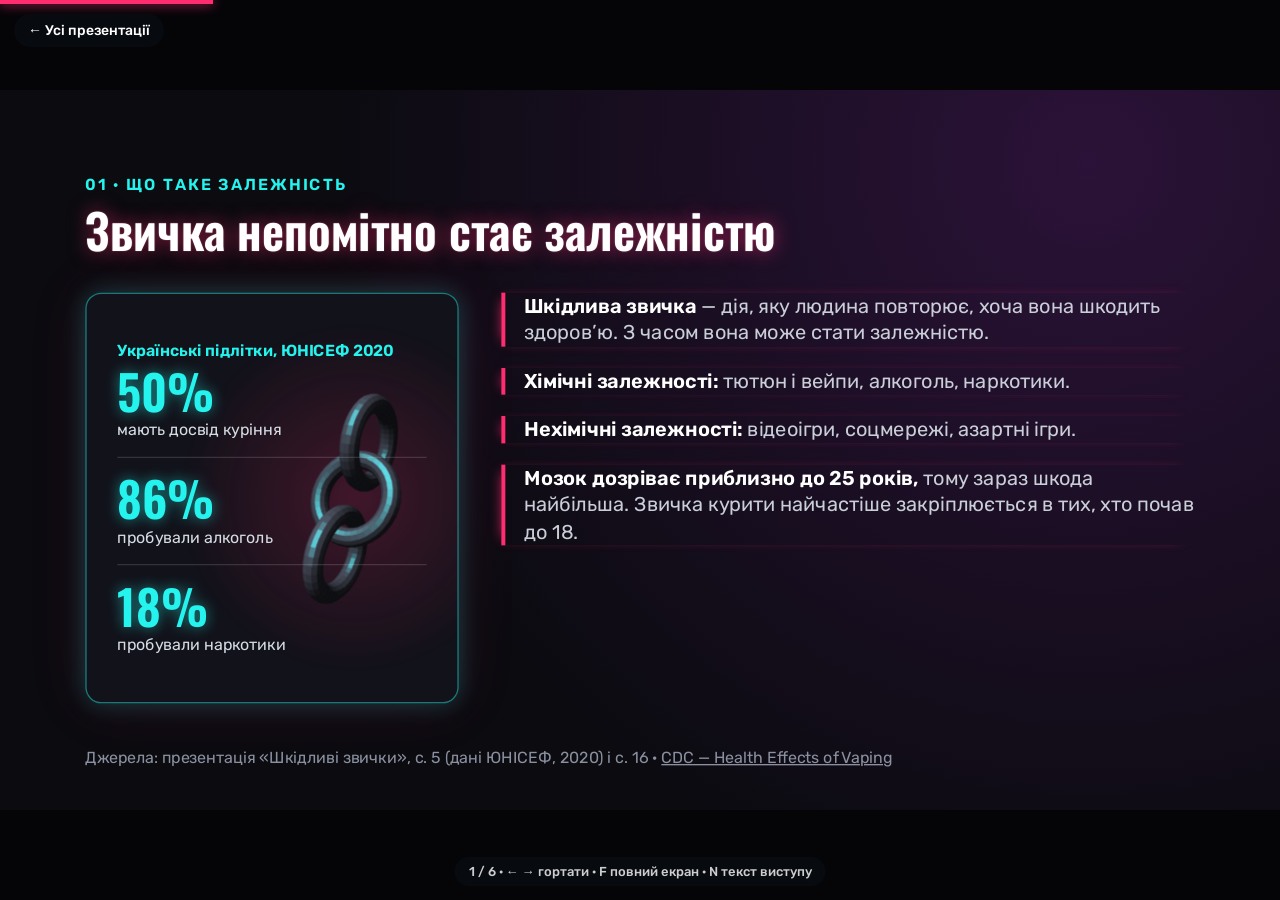
==== commit f786d0b8: "Harmful habits deck: dark neon style Near-black slides with coloured glows, glowing white headings, " ====
--- a/harmful-habits/index.html
+++ b/harmful-habits/index.html
@@ -14,16 +14,17 @@
 <style>
 /* ---------- presenter ---------- */
 *{box-sizing:border-box}
-html,body{margin:0;width:100%;height:100%;background:#0d1219;overflow:hidden}
+html,body{margin:0;width:100%;height:100%;background:#050508;overflow:hidden}
 #viewport{position:fixed;inset:0;display:flex;align-items:center;justify-content:center}
-#stage{position:relative;width:1920px;height:1080px;flex:none;transform-origin:center center;overflow:hidden;background:#F4F0E8}
+#stage{position:relative;width:1920px;height:1080px;flex:none;transform-origin:center center;overflow:hidden;background:#0B0B10}
 #stage > section{position:absolute;inset:0;width:1920px;height:1080px;overflow:hidden;isolation:isolate;display:none}
 #stage > section.active,#stage > section.leaving{display:flex}
 #stage section aside{display:none}
-#stage p,#stage h1,#stage h2,#stage h3{margin:0}
-#stage h1{font-size:96px;font-weight:600}
-#stage h2{font-size:64px;font-weight:600}
-#stage h3{font-size:44px;font-weight:600}
+/* tag defaults at zero specificity, so the deck's own rules (h2 72px, .help h3 30px) win */
+:where(#stage) :is(p,h1,h2,h3){margin:0}
+:where(#stage) h1{font-size:96px;font-weight:600}
+:where(#stage) h2{font-size:64px;font-weight:600}
+:where(#stage) h3{font-size:44px;font-weight:600}
 #stage .pbg,#stage iframe.emb{z-index:-1}
 #stage iframe.emb{border:0;background:transparent}
 #stage .body{min-height:0}
@@ -37,7 +38,7 @@
 #stage > section.in-back{animation:pushInBack .55s cubic-bezier(.7,0,.25,1) both}
 #stage > section.out-back{animation:pushOutBack .55s cubic-bezier(.7,0,.25,1) both}
 
-#bar{position:fixed;left:0;top:0;height:4px;width:0;background:#E8622C;transition:width .4s ease;z-index:30}
+#bar{position:fixed;left:0;top:0;height:4px;width:0;background:#FF2D6F;box-shadow:0 0 12px #FF2D6F;transition:width .4s ease;z-index:30}
 #hud{position:fixed;left:50%;bottom:14px;transform:translateX(-50%);z-index:40;color:rgba(255,255,255,.8);font:500 13px Rubik,Arial,sans-serif;
   background:rgba(10,14,20,.65);padding:7px 14px;border-radius:999px;opacity:0;transition:opacity .4s;pointer-events:none;white-space:nowrap}
 #back{position:fixed;left:14px;top:14px;z-index:40;color:#fff;font:500 14px Rubik,Arial,sans-serif;text-decoration:none;
@@ -47,63 +48,66 @@
 #notes{position:fixed;left:50%;bottom:56px;transform:translateX(-50%);width:min(900px,92vw);max-height:38vh;overflow:auto;z-index:45;
   background:rgba(10,14,20,.93);color:#E8EDF2;font:400 17px/1.55 Rubik,Arial,sans-serif;padding:18px 22px;border-radius:14px;
   box-shadow:0 10px 40px rgba(0,0,0,.4);display:none}
-#notes b{display:block;margin-bottom:6px;color:#F07A45;font-weight:600;font-size:13px;letter-spacing:.08em;text-transform:uppercase}
+#notes b{display:block;margin-bottom:6px;color:#25F4EE;font-weight:600;font-size:13px;letter-spacing:.08em;text-transform:uppercase}
 body.notes #notes{display:block}
 body.thumb #bar,body.thumb #hud,body.thumb #back{display:none!important}
 body.thumb #stage *,body.still #stage *,body.still #stage > section{animation:none!important}
 </style>
 <style>
 /* ---------- deck styles ---------- */
-body { font-family: 'Rubik', Arial, sans-serif; color: #3A4554; }
+body { font-family: 'Rubik', Arial, sans-serif; color: #C9CED8; }
 
 section {
   padding: 128px 128px 160px;
-  background: #F4F0E8;
-  color: #3A4554;
+  background: radial-gradient(circle at 85% 10%, #2B1238 0%, #0B0B10 60%);
+  color: #C9CED8;
   font-family: 'Rubik', Arial, sans-serif;
   display: flex;
   flex-direction: column;
   gap: 56px;
   box-sizing: border-box;
 }
-section.dark { background: #17212F; color: #C9D2DC; }
+section.g-magenta { background: radial-gradient(circle at 50% 0%, #4A1027 0%, #0B0B10 55%); }
+section.g-teal { background: radial-gradient(circle at 90% 0%, #123A3C 0%, #0B0B10 55%); }
+section.g-purple { background: radial-gradient(circle at 10% 100%, #24143A 0%, #0B0B10 55%); }
+section.dark { background: radial-gradient(circle at 80% 100%, #0F4244 0%, #0B0B10 55%); color: #C9CED8; }
 
 .head { display: flex; flex-direction: column; gap: 12px; }
-.eyebrow { font-size: 24px; line-height: 1.2; font-weight: 600; letter-spacing: 3px; color: #B5400E; }
-.dark .eyebrow { color: #F07A45; }
-h2 { font-family: 'Oswald', Arial, sans-serif; font-size: 72px; line-height: 1.1; font-weight: 600; color: #17212F; }
-.dark h2 { color: #F4F0E8; }
+.eyebrow { font-size: 24px; line-height: 1.2; font-weight: 600; letter-spacing: 3px; color: #25F4EE; }
+.dark .eyebrow { color: #25F4EE; }
+h2 { font-family: 'Oswald', Arial, sans-serif; font-size: 72px; line-height: 1.1; font-weight: 600; color: #FFFFFF; text-shadow: 0 0 28px rgba(255,45,111,.55), 0 0 2px rgba(255,255,255,.45); }
+.dark h2 { color: #FFFFFF; }
 
 .body { flex: 1; display: flex; flex-direction: row; gap: 64px; }
 
-.panel { width: 560px; flex-shrink: 0; box-sizing: border-box; padding: 48px; border-radius: 24px; background: #17212F; display: flex; flex-direction: column; justify-content: center; gap: 8px; }
+.panel { width: 560px; flex-shrink: 0; box-sizing: border-box; padding: 48px; border-radius: 24px; background: #13131C; display: flex; flex-direction: column; justify-content: center; gap: 8px; }
 .panel.p3d { background: transparent; }
-.pbg { position: absolute; left: 128px; top: 304px; width: 560px; height: 616px; border-radius: 24px; background: #17212F; }
-.plabel { font-size: 24px; line-height: 1.3; font-weight: 600; color: #F07A45; }
-.stat { font-family: 'Oswald', Arial, sans-serif; font-size: 120px; line-height: 1; font-weight: 600; color: #F07A45; }
-.stat2 { font-family: 'Oswald', Arial, sans-serif; font-size: 72px; line-height: 1; font-weight: 600; color: #F07A45; }
+.pbg { position: absolute; left: 128px; top: 304px; width: 560px; height: 616px; box-sizing: border-box; border-radius: 24px; background: #12121A; border: 2px solid rgba(37,244,238,.45); box-shadow: 0 0 36px rgba(37,244,238,.22), 0 0 90px rgba(255,45,111,.12); }
+.plabel { font-size: 24px; line-height: 1.3; font-weight: 600; color: #25F4EE; }
+.stat { font-family: 'Oswald', Arial, sans-serif; font-size: 120px; line-height: 1; font-weight: 600; color: #FF2D6F; text-shadow: 0 0 26px rgba(255,45,111,.7); }
+.stat2 { font-family: 'Oswald', Arial, sans-serif; font-size: 72px; line-height: 1; font-weight: 600; color: #25F4EE; text-shadow: 0 0 20px rgba(37,244,238,.55); }
 .cap { font-size: 24px; line-height: 1.3; color: #D5DCE4; }
 .note { font-size: 24px; line-height: 1.3; color: #9AA7B6; }
-.panel hr { border: none; border-top: 2px solid #34445A; margin: 16px 0; }
+.panel hr { border: none; border-top: 2px solid rgba(255,255,255,.14); margin: 16px 0; }
 
 .pts { flex: 1; display: flex; flex-direction: column; gap: 32px; }
-.pt { border-left: 6px solid #E8622C; padding-left: 28px; }
-.pt p { font-size: 30px; line-height: 1.35; color: #3A4554; }
-.pt b { font-weight: 600; color: #17212F; }
+.pt { border-left: 6px solid #FF2D6F; padding-left: 28px; box-shadow: -10px 0 18px -12px rgba(255,45,111,.9); }
+.pt p { font-size: 30px; line-height: 1.35; color: #C9CED8; }
+.pt b { font-weight: 600; color: #FFFFFF; }
 
 .tips { flex: 1; display: grid; grid-template-columns: 1fr 1fr; gap: 32px; }
-.tip { background: #222E3F; border-radius: 20px; padding: 32px; }
+.tip { background: rgba(255,255,255,.04); border: 1px solid rgba(255,255,255,.10); border-radius: 20px; padding: 32px; }
 .tip p { font-size: 30px; line-height: 1.35; color: #D5DCE4; }
-.tip b { font-weight: 600; color: #F4F0E8; }
-
-.help { width: 560px; flex-shrink: 0; box-sizing: border-box; padding: 40px; border-radius: 24px; background: #E8622C; display: flex; flex-direction: column; justify-content: center; gap: 8px; }
-.help h3 { font-size: 30px; line-height: 1.2; font-weight: 700; color: #17212F; }
-.help .hs { font-size: 24px; line-height: 1.3; color: #17212F; }
-.help .hnum { font-family: 'Oswald', Arial, sans-serif; font-size: 72px; line-height: 1.05; font-weight: 600; color: #17212F; }
-.help hr { border: none; border-top: 2px solid #17212F; margin: 12px 0; }
-
-.foot { position: absolute; left: 128px; bottom: 64px; width: 1664px; font-size: 24px; line-height: 1.2; color: #5A6372; white-space: nowrap; }
-.foot a { color: #5A6372; text-decoration: underline; }
+.tip b { font-weight: 600; color: #25F4EE; }
+
+.help { width: 560px; flex-shrink: 0; box-sizing: border-box; padding: 40px; border-radius: 24px; background: linear-gradient(135deg, #25F4EE 0%, #19C9C3 100%); box-shadow: 0 0 40px rgba(37,244,238,.35); display: flex; flex-direction: column; justify-content: center; gap: 8px; }
+.help h3 { font-size: 30px; line-height: 1.2; font-weight: 700; color: #0B0B10; }
+.help .hs { font-size: 24px; line-height: 1.3; color: #0B0B10; }
+.help .hnum { font-family: 'Oswald', Arial, sans-serif; font-size: 72px; line-height: 1.05; font-weight: 600; color: #0B0B10; }
+.help hr { border: none; border-top: 2px solid #0B0B10; margin: 12px 0; }
+
+.foot { position: absolute; left: 128px; bottom: 64px; width: 1664px; font-size: 24px; line-height: 1.2; color: #8A90A0; white-space: nowrap; }
+.foot a { color: #8A90A0; text-decoration: underline; }
 .dark .foot { color: #9AA7B6; }
 .dark .foot a { color: #9AA7B6; }
 
@@ -151,12 +155,12 @@
 function pj(p){const f=CAM/(CAM-p[2]);return [S.cx*W+p[0]*S.R*f,S.cy*H-p[1]*S.R*f,f];}
 const still=false;let t0=null;
 function frame(ts){if(t0===null)t0=ts;const t=(ts-t0)/1000*1.5;g.clearRect(0,0,W,H);g.save();rr(0,0,W,H,24);g.clip();
-const X=S.cx*W,Y=S.cy*H,q=g.createRadialGradient(X,Y,0,X,Y,S.R*1.6);q.addColorStop(0,&#x27;rgba(240,122,69,0.14)&#x27;);q.addColorStop(1,&#x27;rgba(240,122,69,0)&#x27;);g.fillStyle=q;g.fillRect(0,0,W,H);
+const X=S.cx*W,Y=S.cy*H,q=g.createRadialGradient(X,Y,0,X,Y,S.R*1.6);q.addColorStop(0,&#x27;rgba(255,45,111,0.2)&#x27;);q.addColorStop(1,&#x27;rgba(255,45,111,0)&#x27;);g.fillStyle=q;g.fillRect(0,0,W,H);
 draw(t);g.restore();
 if(S.label){g.font=&#x27;24px &quot;Segoe UI&quot;,Arial,sans-serif&#x27;;g.fillStyle=&#x27;#7F8DA0&#x27;;g.textAlign=&#x27;right&#x27;;g.textBaseline=&#x27;top&#x27;;g.fillText(S.label,W-32,28);}
 if(!still)requestAnimationFrame(frame);}
 requestAnimationFrame(frame);
-const VV=[],NN=[],QQ=[],BASE=[150,162,180],LD=[-.42,.62,.66],HV=[-.24,.36,.9];
+const VV=[],NN=[],QQ=[],BASE=[118,124,146],SPC=[37,244,238],LD=[-.42,.62,.66],HV=[-.24,.36,.9];
 function link(ox,flat){const nu=36,nv=12,b=VV.length;
 for(let i=0;i&lt;nu;i++){const u=i/nu*2*PI;for(let j=0;j&lt;nv;j++){const v=j/nv*2*PI,cr=1+.23*Math.cos(v),p=[cr*Math.cos(u),cr*Math.sin(u),.23*Math.sin(v)],n=[Math.cos(v)*Math.cos(u),Math.cos(v)*Math.sin(u),Math.sin(v)];
 VV.push(flat?[p[0]+ox,p[1],p[2]]:[p[0]+ox,p[2],p[1]]);NN.push(flat?n:[n[0],n[2],n[1]]);}}
@@ -169,7 +173,7 @@
 if(nz&lt;-.2)return;L.push([(T[q[0]][2]+T[q[1]][2]+T[q[2]][2]+T[q[3]][2])/4,q,nx,ny,nz]);});
 L.sort((u,v)=&gt;u[0]-v[0]);g.lineWidth=.8;
 L.forEach(it=&gt;{const q=it[1],lam=Math.max(0,it[2]*LD[0]+it[3]*LD[1]+it[4]*LD[2]),sp=Math.pow(Math.max(0,it[2]*HV[0]+it[3]*HV[1]+it[4]*HV[2]),28),F=(.62+.38*(it[0]+1)/2)*S.dim,
-col=&#x27;rgb(&#x27;+[0,1,2].map(c=&gt;Math.min(255,(BASE[c]*(.2+.8*lam)+255*sp*.6)*F|0)).join(&#x27;,&#x27;)+&#x27;)&#x27;;
+col=&#x27;rgb(&#x27;+[0,1,2].map(c=&gt;Math.min(255,(BASE[c]*(.2+.8*lam)+SPC[c]*sp*.9)*F|0)).join(&#x27;,&#x27;)+&#x27;)&#x27;;
 g.fillStyle=col;g.strokeStyle=col;g.beginPath();g.moveTo(P2[q[0]][0],P2[q[0]][1]);for(let m=1;m&lt;4;m++)g.lineTo(P2[q[m]][0],P2[q[m]][1]);g.closePath();g.fill();g.stroke();});}
 &lt;/script&gt;"></iframe>
 <div class="head">
@@ -198,7 +202,7 @@
 <p class="foot">Джерела: презентація «Шкідливі звички», с. 5 (дані ЮНІСЕФ, 2020) і с. 16 · <a href="https://www.cdc.gov/tobacco/e-cigarettes/health-effects.html">CDC — Health Effects of Vaping</a></p>
 <aside>Добрий день! Тема мого виступу — вплив шкідливих звичок на людину. Вейп за школою чи пляшка пива на вечірці здаються дрібницями. Але за цими «дрібницями» стоять цифри, які важко ігнорувати. Шкідлива звичка — це дія, яку людина повторює, хоча знає, що вона шкодить. Небезпека в тому, що звичка непомітно стає залежністю: спочатку ти керуєш нею, а потім вона — тобою. Залежності бувають хімічні — від нікотину, алкоголю, наркотиків — і нехімічні, коли людина не може зупинитися в іграх, соцмережах чи азартних іграх. Чому про це говорять саме з підлітками? За даними ЮНІСЕФ за 2020 рік, половина українських підлітків уже має досвід куріння, 86% пробували алкоголь, 18% — наркотики. До того ж наш мозок розвивається приблизно до 25 років, і нікотин у цьому віці може пошкодити зони, що відповідають за увагу, навчання, настрій і самоконтроль. А звичка курити найчастіше закріплюється в тих, хто почав до 18 років.</aside>
 </section>
-<section id="tobacco" data-transition="push">
+<section id="tobacco" class="g-magenta" data-transition="push">
 <div class="pbg"></div>
 <iframe class="bg3d emb" title="3D-модель" aria-hidden="true" tabindex="-1" sandbox="allow-scripts" style="position:absolute; left:128px; top:304px; width:560px; height:616px" data-srcdoc="&lt;style&gt;html,body{margin:0;height:100%;overflow:hidden;background:transparent}canvas{display:block;width:100%;height:100%}&lt;/style&gt;&lt;canvas id=&quot;c&quot;&gt;&lt;/canvas&gt;&lt;script&gt;
 const S={cx:.74,cy:.6,R:150,a0:.6,spin:.3,pitch:.3,tilt:.15,dim:.75,label:&#x27;Нікотин · C₁₀H₁₄N₂&#x27;};
@@ -213,12 +217,12 @@
 function pj(p){const f=CAM/(CAM-p[2]);return [S.cx*W+p[0]*S.R*f,S.cy*H-p[1]*S.R*f,f];}
 const still=false;let t0=null;
 function frame(ts){if(t0===null)t0=ts;const t=(ts-t0)/1000*1.5;g.clearRect(0,0,W,H);g.save();rr(0,0,W,H,24);g.clip();
-const X=S.cx*W,Y=S.cy*H,q=g.createRadialGradient(X,Y,0,X,Y,S.R*1.6);q.addColorStop(0,&#x27;rgba(240,122,69,0.14)&#x27;);q.addColorStop(1,&#x27;rgba(240,122,69,0)&#x27;);g.fillStyle=q;g.fillRect(0,0,W,H);
+const X=S.cx*W,Y=S.cy*H,q=g.createRadialGradient(X,Y,0,X,Y,S.R*1.6);q.addColorStop(0,&#x27;rgba(255,45,111,0.2)&#x27;);q.addColorStop(1,&#x27;rgba(255,45,111,0)&#x27;);g.fillStyle=q;g.fillRect(0,0,W,H);
 draw(t);g.restore();
 if(S.label){g.font=&#x27;24px &quot;Segoe UI&quot;,Arial,sans-serif&#x27;;g.fillStyle=&#x27;#7F8DA0&#x27;;g.textAlign=&#x27;right&#x27;;g.textBaseline=&#x27;top&#x27;;g.fillText(S.label,W-32,28);}
 if(!still)requestAnimationFrame(frame);}
 requestAnimationFrame(frame);
-const COL={C:[150,164,184],H:[222,229,237],N:[86,150,226],O:[232,104,84]},RAD={C:.38,H:.25,N:.36,O:.36};
+const COL={C:[168,176,200],H:[236,240,248],N:[37,244,238],O:[255,45,111]},RAD={C:.38,H:.25,N:.36,O:.36};
 let mx=0,my=0,mz=0;A.forEach(e=&gt;{mx+=e[1];my+=e[2];mz+=e[3];});mx/=A.length;my/=A.length;mz/=A.length;
 let m=0;const P=A.map(e=&gt;{const p=[e[1]-mx,e[2]-my,e[3]-mz];m=Math.max(m,Math.hypot(p[0],p[1],p[2])+RAD[e[0]]);return p;});
 const k=1/m;P.forEach(p=&gt;{p[0]*=k;p[1]*=k;p[2]*=k;});
@@ -254,7 +258,7 @@
 <p class="foot">Джерела: ВООЗ — <a href="https://www.who.int/health-topics/tobacco">тютюн</a>, <a href="https://www.who.int/news-room/questions-and-answers/item/tobacco-e-cigarettes">е-сигарети</a>, <a href="https://www.who.int/news/item/06-10-2025-who-tobacco-trends-report-1-in-5-adults-still-addicted-to-tobacco">звіт 2025</a> · <a href="https://www.cancer.gov/about-cancer/causes-prevention/risk/tobacco/cessation-fact-sheet">NCI</a> · <a href="https://suspilne.media/1031395-kozen-patij-pidlitok-v-ukraini-kurit-elektronni-sigareti-zvit-moz/">МОЗ, GYTS 2023</a> · презентація «Шкідливі звички», с. 10–13 · <a href="https://pubchem.ncbi.nlm.nih.gov/compound/89594">PubChem</a></p>
 <aside>Від тютюну щороку помирає понад 7 мільйонів людей. Пасивне куріння теж убиває — понад 1,6 мільйона людей на рік. У тютюновому димі понад 7000 хімічних речовин, і щонайменше 69 з них можуть спричинити рак. Молодий організм реагує швидко. У курців частіше хворіють дихальні шляхи, слабшають легені, а серце навіть у спокої б’ється частіше. Мозок, м’язи й кістки страждають від нестачі кисню, хвороби серця з’являються раніше, а ризик інсульту зростає. Багато хто вважає вейп безпечною заміною. ВООЗ із цим не згодна: е-сигарети виділяють токсичні речовини, а нікотин порушує розвиток мозку і може призвести до проблем із навчанням та тривожних розладів. Щоб привабити молодь, виробники пропонують щонайменше 16 тисяч смаків і рекламуються через соцмережі та інфлюенсерів. У результаті у світі вейпують щонайменше 15 мільйонів дітей 13–15 років, а в Україні — майже кожен п’ятий школяр. І вейп не замінює сигарету, а веде до неї: у тих, хто не курив, він майже втричі підвищує шанс почати.</aside>
 </section>
-<section id="alcohol" data-transition="push">
+<section id="alcohol" class="g-teal" data-transition="push">
 <div class="pbg"></div>
 <iframe class="bg3d emb" title="3D-модель" aria-hidden="true" tabindex="-1" sandbox="allow-scripts" style="position:absolute; left:128px; top:304px; width:560px; height:616px" data-srcdoc="&lt;style&gt;html,body{margin:0;height:100%;overflow:hidden;background:transparent}canvas{display:block;width:100%;height:100%}&lt;/style&gt;&lt;canvas id=&quot;c&quot;&gt;&lt;/canvas&gt;&lt;script&gt;
 const S={cx:.74,cy:.6,R:110,a0:.5,spin:.3,pitch:.35,tilt:.2,dim:.8,label:&#x27;Етанол · C₂H₅OH&#x27;};
@@ -269,12 +273,12 @@
 function pj(p){const f=CAM/(CAM-p[2]);return [S.cx*W+p[0]*S.R*f,S.cy*H-p[1]*S.R*f,f];}
 const still=false;let t0=null;
 function frame(ts){if(t0===null)t0=ts;const t=(ts-t0)/1000*1.5;g.clearRect(0,0,W,H);g.save();rr(0,0,W,H,24);g.clip();
-const X=S.cx*W,Y=S.cy*H,q=g.createRadialGradient(X,Y,0,X,Y,S.R*1.6);q.addColorStop(0,&#x27;rgba(240,122,69,0.14)&#x27;);q.addColorStop(1,&#x27;rgba(240,122,69,0)&#x27;);g.fillStyle=q;g.fillRect(0,0,W,H);
+const X=S.cx*W,Y=S.cy*H,q=g.createRadialGradient(X,Y,0,X,Y,S.R*1.6);q.addColorStop(0,&#x27;rgba(255,45,111,0.2)&#x27;);q.addColorStop(1,&#x27;rgba(255,45,111,0)&#x27;);g.fillStyle=q;g.fillRect(0,0,W,H);
 draw(t);g.restore();
 if(S.label){g.font=&#x27;24px &quot;Segoe UI&quot;,Arial,sans-serif&#x27;;g.fillStyle=&#x27;#7F8DA0&#x27;;g.textAlign=&#x27;right&#x27;;g.textBaseline=&#x27;top&#x27;;g.fillText(S.label,W-32,28);}
 if(!still)requestAnimationFrame(frame);}
 requestAnimationFrame(frame);
-const COL={C:[150,164,184],H:[222,229,237],N:[86,150,226],O:[232,104,84]},RAD={C:.38,H:.25,N:.36,O:.36};
+const COL={C:[168,176,200],H:[236,240,248],N:[37,244,238],O:[255,45,111]},RAD={C:.38,H:.25,N:.36,O:.36};
 let mx=0,my=0,mz=0;A.forEach(e=&gt;{mx+=e[1];my+=e[2];mz+=e[3];});mx/=A.length;my/=A.length;mz/=A.length;
 let m=0;const P=A.map(e=&gt;{const p=[e[1]-mx,e[2]-my,e[3]-mz];m=Math.max(m,Math.hypot(p[0],p[1],p[2])+RAD[e[0]]);return p;});
 const k=1/m;P.forEach(p=&gt;{p[0]*=k;p[1]*=k;p[2]*=k;});
@@ -310,7 +314,7 @@
 <p class="foot">Джерела: <a href="https://www.who.int/news-room/fact-sheets/detail/alcohol">ВООЗ — Alcohol</a> · <a href="https://www.who.int/europe/news/item/04-01-2023-no-level-of-alcohol-consumption-is-safe-for-our-health">ВООЗ Європа, 2023</a> · презентація «Шкідливі звички», с. 19, 21–24 · <a href="https://pubchem.ncbi.nlm.nih.gov/compound/702">PubChem</a></p>
 <aside>Алкоголь часто вважають звичайною частиною свята. Але, за даними ВООЗ, лише за 2019 рік він спричинив 2,6 мільйона смертей. Безпечної дози не існує: ризик починається з першої краплі, а сам алкоголь — канцероген першої групи, що спричиняє щонайменше сім видів раку. Для підлітків є окрема небезпека. Саме в нашому віці найактивніше змінюються лобова частка мозку та гіпокамп, які відповідають за мотивацію, обробку інформації та контроль поведінки. Алкоголь може цей розвиток порушити. Чому ж підлітки п’ють? Найчастіші відповіді в опитуванні — щоб підбадьоритися, забути про проблеми або коли пригнічений чи нервуєш: по 17%. Ще 8% п’ють, щоб не почуватися осторонь. Тобто алкоголем намагаються «лікувати» настрій, але проблеми не зникають, а додаються нові: бійки, утоплення, передозування, самоушкодження, ДТП, незахищений секс. І важливо пам’ятати: якщо людина через алкоголь чи наркотики не може вільно дати згоду, секс із нею вважається злочином.</aside>
 </section>
-<section id="drugs" data-transition="push">
+<section id="drugs" class="g-purple" data-transition="push">
 <div class="pbg"></div>
 <iframe class="bg3d emb" title="3D-модель" aria-hidden="true" tabindex="-1" sandbox="allow-scripts" style="position:absolute; left:128px; top:304px; width:560px; height:616px" data-srcdoc="&lt;style&gt;html,body{margin:0;height:100%;overflow:hidden;background:transparent}canvas{display:block;width:100%;height:100%}&lt;/style&gt;&lt;canvas id=&quot;c&quot;&gt;&lt;/canvas&gt;&lt;script&gt;
 const S={cx:.66,cy:.6,R:195,a0:.4,spin:.25,pitch:.3,tilt:.45,dim:.72,label:&#x27;ТГК · C₂₁H₃₀O₂&#x27;};
@@ -325,12 +329,12 @@
 function pj(p){const f=CAM/(CAM-p[2]);return [S.cx*W+p[0]*S.R*f,S.cy*H-p[1]*S.R*f,f];}
 const still=false;let t0=null;
 function frame(ts){if(t0===null)t0=ts;const t=(ts-t0)/1000*1.5;g.clearRect(0,0,W,H);g.save();rr(0,0,W,H,24);g.clip();
-const X=S.cx*W,Y=S.cy*H,q=g.createRadialGradient(X,Y,0,X,Y,S.R*1.6);q.addColorStop(0,&#x27;rgba(240,122,69,0.14)&#x27;);q.addColorStop(1,&#x27;rgba(240,122,69,0)&#x27;);g.fillStyle=q;g.fillRect(0,0,W,H);
+const X=S.cx*W,Y=S.cy*H,q=g.createRadialGradient(X,Y,0,X,Y,S.R*1.6);q.addColorStop(0,&#x27;rgba(255,45,111,0.2)&#x27;);q.addColorStop(1,&#x27;rgba(255,45,111,0)&#x27;);g.fillStyle=q;g.fillRect(0,0,W,H);
 draw(t);g.restore();
 if(S.label){g.font=&#x27;24px &quot;Segoe UI&quot;,Arial,sans-serif&#x27;;g.fillStyle=&#x27;#7F8DA0&#x27;;g.textAlign=&#x27;right&#x27;;g.textBaseline=&#x27;top&#x27;;g.fillText(S.label,W-32,28);}
 if(!still)requestAnimationFrame(frame);}
 requestAnimationFrame(frame);
-const COL={C:[150,164,184],H:[222,229,237],N:[86,150,226],O:[232,104,84]},RAD={C:.38,H:.25,N:.36,O:.36};
+const COL={C:[168,176,200],H:[236,240,248],N:[37,244,238],O:[255,45,111]},RAD={C:.38,H:.25,N:.36,O:.36};
 let mx=0,my=0,mz=0;A.forEach(e=&gt;{mx+=e[1];my+=e[2];mz+=e[3];});mx/=A.length;my/=A.length;mz/=A.length;
 let m=0;const P=A.map(e=&gt;{const p=[e[1]-mx,e[2]-my,e[3]-mz];m=Math.max(m,Math.hypot(p[0],p[1],p[2])+RAD[e[0]]);return p;});
 const k=1/m;P.forEach(p=&gt;{p[0]*=k;p[1]*=k;p[2]*=k;});
@@ -366,7 +370,7 @@
 <p class="foot">Джерела: <a href="https://www.drugsandalcohol.ie/43586">UNODC, World Drug Report 2025 (запис HRB)</a> · презентація «Шкідливі звички», с. 28–31 · <a href="https://pubchem.ncbi.nlm.nih.gov/compound/16078">PubChem</a></p>
 <aside>За даними Управління ООН з наркотиків і злочинності, у 2023 році наркотики вживали 316 мільйонів людей — 6% населення віком від 15 до 64 років. Десять років тому таких було 5,2%, тож проблема зростає. Найпоширеніший наркотик — канабіс: у нього 244 мільйони споживачів. Серед українських підлітків 18% хоча б раз пробували наркотики, 9% — марихуану, а 4% — так звані «нові речовини», які імітують дію наркотиків. Як формується залежність? Від повторного вживання мозок пристосовується: чутливість базальних ядер падає, і звичної дози вже не вистачає. Згодом людина вживає не заради задоволення, а щоб позбутися дискомфорту. Без речовини мигдалеподібне тіло мозку викликає роздратування й неспокій — це синдром відміни, або «ломка». Страждає й префронтальна кора, яка відповідає за мислення, планування та рішення. Тож людина поступово втрачає саме те, що допомогло б їй зупинитися.</aside>
 </section>
-<section id="screens" data-transition="push">
+<section id="screens" class="g-teal" data-transition="push">
 <div class="pbg"></div>
 <iframe class="bg3d emb" title="3D-модель" aria-hidden="true" tabindex="-1" sandbox="allow-scripts" style="position:absolute; left:128px; top:304px; width:560px; height:616px" data-srcdoc="&lt;style&gt;html,body{margin:0;height:100%;overflow:hidden;background:transparent}canvas{display:block;width:100%;height:100%}&lt;/style&gt;&lt;canvas id=&quot;c&quot;&gt;&lt;/canvas&gt;&lt;script&gt;
 const S={cx:.77,cy:.5,R:205,a0:.35,pitch:.12,tilt:-.12,dim:.75,label:&#x27;&#x27;};
@@ -379,20 +383,20 @@
 function pj(p){const f=CAM/(CAM-p[2]);return [S.cx*W+p[0]*S.R*f,S.cy*H-p[1]*S.R*f,f];}
 const still=false;let t0=null;
 function frame(ts){if(t0===null)t0=ts;const t=(ts-t0)/1000*1.5;g.clearRect(0,0,W,H);g.save();rr(0,0,W,H,24);g.clip();
-const X=S.cx*W,Y=S.cy*H,q=g.createRadialGradient(X,Y,0,X,Y,S.R*1.6);q.addColorStop(0,&#x27;rgba(240,122,69,0.14)&#x27;);q.addColorStop(1,&#x27;rgba(240,122,69,0)&#x27;);g.fillStyle=q;g.fillRect(0,0,W,H);
+const X=S.cx*W,Y=S.cy*H,q=g.createRadialGradient(X,Y,0,X,Y,S.R*1.6);q.addColorStop(0,&#x27;rgba(255,45,111,0.2)&#x27;);q.addColorStop(1,&#x27;rgba(255,45,111,0)&#x27;);g.fillStyle=q;g.fillRect(0,0,W,H);
 draw(t);g.restore();
 if(S.label){g.font=&#x27;24px &quot;Segoe UI&quot;,Arial,sans-serif&#x27;;g.fillStyle=&#x27;#7F8DA0&#x27;;g.textAlign=&#x27;right&#x27;;g.textBaseline=&#x27;top&#x27;;g.fillText(S.label,W-32,28);}
 if(!still)requestAnimationFrame(frame);}
 requestAnimationFrame(frame);
 function rp(w,h,r,n){const o=[],c=[[w/2-r,h/2-r,0],[-w/2+r,h/2-r,PI/2],[-w/2+r,-h/2+r,PI],[w/2-r,-h/2+r,1.5*PI]];c.forEach(e=&gt;{for(let i=0;i&lt;=n;i++){const a=e[2]+i/n*PI/2;o.push([e[0]+r*Math.cos(a),e[1]+r*Math.sin(a)]);}});return o;}
 const D=.12,O=rp(1,2.04,.17,6),FS=[],DC=[],LD=[-.42,.62,.66],k=1/1.12;
-FS.push({p:O.map(q=&gt;[q[0],q[1],D/2]),n:[0,0,1],c:[26,33,46],front:1});
-FS.push({p:O.slice().reverse().map(q=&gt;[q[0],q[1],-D/2]),n:[0,0,-1],c:[60,70,88]});
-O.forEach((a,i)=&gt;{const b=O[(i+1)%O.length],ex=b[0]-a[0],ey=b[1]-a[1],l=Math.hypot(ex,ey)||1;FS.push({p:[[a[0],a[1],D/2],[b[0],b[1],D/2],[b[0],b[1],-D/2],[a[0],a[1],-D/2]],n:[ey/l,-ex/l,0],c:[118,130,148]});});
+FS.push({p:O.map(q=&gt;[q[0],q[1],D/2]),n:[0,0,1],c:[14,14,22],front:1});
+FS.push({p:O.slice().reverse().map(q=&gt;[q[0],q[1],-D/2]),n:[0,0,-1],c:[40,40,58]});
+O.forEach((a,i)=&gt;{const b=O[(i+1)%O.length],ex=b[0]-a[0],ey=b[1]-a[1],l=Math.hypot(ex,ey)||1;FS.push({p:[[a[0],a[1],D/2],[b[0],b[1],D/2],[b[0],b[1],-D/2],[a[0],a[1],-D/2]],n:[ey/l,-ex/l,0],c:[96,100,128]});});
 function dec(w,h,r,x,y,c,z){DC.push({p:rp(w,h,r,4).map(q=&gt;[q[0]+x,q[1]+y,D/2+z]),c:c});}
-dec(.9,1.9,.12,0,0,[36,52,78],.002);
-[.62,.4,.18].forEach((y,i)=&gt;{dec(.74,.17,.05,0,y,[58,78,108],.004);dec(.07,.07,.035,-.27,y,i?[96,160,224]:[240,122,69],.006);dec(.36,.035,.017,.05,y+.03,[150,166,190],.006);dec(.24,.03,.015,-.01,y-.035,[110,126,150],.006);});
-const IC=[[240,122,69],[96,160,224],[120,200,160],[200,140,220]];
+dec(.9,1.9,.12,0,0,[34,18,52],.002);
+[.62,.4,.18].forEach((y,i)=&gt;{dec(.74,.17,.05,0,y,[62,30,92],.004);dec(.07,.07,.035,-.27,y,i?[37,244,238]:[255,45,111],.006);dec(.36,.035,.017,.05,y+.03,[150,166,190],.006);dec(.24,.03,.015,-.01,y-.035,[110,126,150],.006);});
+const IC=[[255,45,111],[37,244,238],[182,255,59],[180,120,255]];
 [-.38,-.6].forEach((y,r)=&gt;[-.3,-.1,.1,.3].forEach((x,i)=&gt;dec(.14,.14,.04,x,y,IC[(i+2*r)%4],.004)));
 dec(.3,.025,.012,0,-.88,[150,166,190],.004);dec(.06,.06,.03,0,.9,[12,16,24],.004);
 function poly(P){g.beginPath();g.moveTo(P[0][0],P[0][1]);for(let i=1;i&lt;P.length;i++)g.lineTo(P[i][0],P[i][1]);g.closePath();g.fill();g.stroke();}
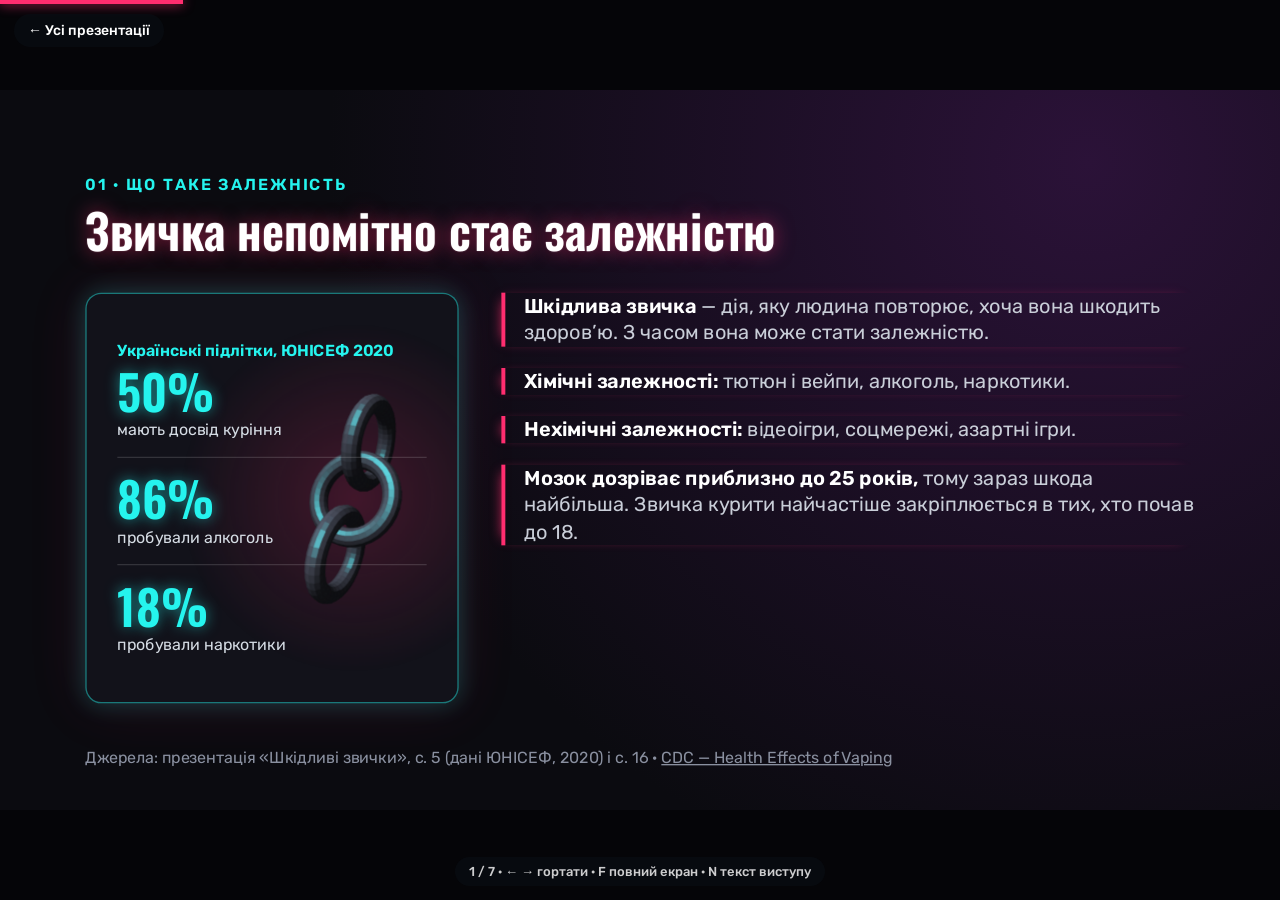
==== commit 63406d67: "Harmful habits deck: add a "popcorn lung" slide New slide 3 after smoking/vapes: what bronchiolitis " ====
--- a/harmful-habits/index.html
+++ b/harmful-habits/index.html
@@ -95,6 +95,10 @@
 .pt p { font-size: 30px; line-height: 1.35; color: #C9CED8; }
 .pt b { font-weight: 600; color: #FFFFFF; }
 
+.fig { width: 420px; flex-shrink: 0; display: flex; flex-direction: column; gap: 16px; }
+.figframe { width: 420px; height: 423px; box-sizing: border-box; border-radius: 20px; overflow: hidden; border: 2px solid rgba(37,244,238,.45); box-shadow: 0 0 30px rgba(37,244,238,.2); }
+.figcap { font-size: 24px; line-height: 1.3; color: #8A90A0; }
+
 .tips { flex: 1; display: grid; grid-template-columns: 1fr 1fr; gap: 32px; }
 .tip { background: rgba(255,255,255,.04); border: 1px solid rgba(255,255,255,.10); border-radius: 20px; padding: 32px; }
 .tip p { font-size: 30px; line-height: 1.35; color: #D5DCE4; }
@@ -122,7 +126,7 @@
 .head { animation: headin 500ms ease-out both; }
 .pbg, .bg3d { animation: fadein 500ms ease-out both; }
 .panel { animation: rise 500ms ease-out both; animation-delay: 100ms; }
-.pt, .tip { animation: slidein 450ms ease-out both; animation-delay: calc(var(--i) * 100ms + 50ms); }
+.pt, .tip, .fig { animation: slidein 450ms ease-out both; animation-delay: calc(var(--i) * 100ms + 50ms); }
 .help { animation: rise 500ms ease-out both; animation-delay: 450ms; }
 
 
@@ -133,7 +137,7 @@
 @keyframes s-pop{0%{opacity:0;transform:scale(.85)}60%{opacity:1;transform:scale(1.03)}100%{opacity:1;transform:scale(1)}}
 #stage .head{animation:s-head .7s cubic-bezier(.2,.8,.2,1) .15s both}
 #stage .panel{animation:s-rise .75s cubic-bezier(.2,.8,.2,1) .25s both}
-#stage .pt,#stage .tip{animation:s-slide .7s cubic-bezier(.2,.8,.2,1) both;animation-delay:calc(var(--i) * 130ms + 300ms)}
+#stage .pt,#stage .tip,#stage .fig{animation:s-slide .7s cubic-bezier(.2,.8,.2,1) both;animation-delay:calc(var(--i) * 130ms + 300ms)}
 #stage .help{animation:s-pop .8s cubic-bezier(.2,.8,.2,1) .75s both}
 #stage .pbg,#stage .bg3d{animation:fadein .6s ease-out both}
 </style>
@@ -258,6 +262,66 @@
 <p class="foot">Джерела: ВООЗ — <a href="https://www.who.int/health-topics/tobacco">тютюн</a>, <a href="https://www.who.int/news-room/questions-and-answers/item/tobacco-e-cigarettes">е-сигарети</a>, <a href="https://www.who.int/news/item/06-10-2025-who-tobacco-trends-report-1-in-5-adults-still-addicted-to-tobacco">звіт 2025</a> · <a href="https://www.cancer.gov/about-cancer/causes-prevention/risk/tobacco/cessation-fact-sheet">NCI</a> · <a href="https://suspilne.media/1031395-kozen-patij-pidlitok-v-ukraini-kurit-elektronni-sigareti-zvit-moz/">МОЗ, GYTS 2023</a> · презентація «Шкідливі звички», с. 10–13 · <a href="https://pubchem.ncbi.nlm.nih.gov/compound/89594">PubChem</a></p>
 <aside>Від тютюну щороку помирає понад 7 мільйонів людей. Пасивне куріння теж убиває — понад 1,6 мільйона людей на рік. У тютюновому димі понад 7000 хімічних речовин, і щонайменше 69 з них можуть спричинити рак. Молодий організм реагує швидко. У курців частіше хворіють дихальні шляхи, слабшають легені, а серце навіть у спокої б’ється частіше. Мозок, м’язи й кістки страждають від нестачі кисню, хвороби серця з’являються раніше, а ризик інсульту зростає. Багато хто вважає вейп безпечною заміною. ВООЗ із цим не згодна: е-сигарети виділяють токсичні речовини, а нікотин порушує розвиток мозку і може призвести до проблем із навчанням та тривожних розладів. Щоб привабити молодь, виробники пропонують щонайменше 16 тисяч смаків і рекламуються через соцмережі та інфлюенсерів. У результаті у світі вейпують щонайменше 15 мільйонів дітей 13–15 років, а в Україні — майже кожен п’ятий школяр. І вейп не замінює сигарету, а веде до неї: у тих, хто не курив, він майже втричі підвищує шанс почати.</aside>
 </section>
+<section id="popcorn" class="g-purple" data-transition="push">
+<div class="pbg"></div>
+<iframe class="bg3d emb" title="3D-модель" aria-hidden="true" tabindex="-1" sandbox="allow-scripts" style="position:absolute; left:128px; top:304px; width:560px; height:616px" data-srcdoc="&lt;style&gt;html,body{margin:0;height:100%;overflow:hidden;background:transparent}canvas{display:block;width:100%;height:100%}&lt;/style&gt;&lt;canvas id=&quot;c&quot;&gt;&lt;/canvas&gt;&lt;script&gt;
+const S={cx:.74,cy:.6,R:115,a0:.5,spin:.3,pitch:.35,tilt:.2,dim:.8,label:&#x27;Діацетил · C₄H₆O₂&#x27;};
+const A=[[&#x27;O&#x27;,1.33,1.16,0.00],[&#x27;O&#x27;,-1.33,1.16,0.00],[&#x27;C&#x27;,0.76,0.08,0.00],[&#x27;C&#x27;,-0.76,0.08,0.00],[&#x27;C&#x27;,1.48,-1.24,0.00],[&#x27;C&#x27;,-1.47,-1.24,0.00],[&#x27;H&#x27;,1.22,-1.80,0.90],[&#x27;H&#x27;,2.55,-1.06,0.00],[&#x27;H&#x27;,1.22,-1.81,-0.90],[&#x27;H&#x27;,-1.22,-1.80,0.90],[&#x27;H&#x27;,-2.55,-1.06,0.00],[&#x27;H&#x27;,-1.22,-1.81,-0.90]];
+const B=[[1,3,2],[2,4,2],[3,4,1],[3,5,1],[4,6,1],[5,7,1],[5,8,1],[5,9,1],[6,10,1],[6,11,1],[6,12,1]];
+const cv=document.getElementById(&#x27;c&#x27;),g=cv.getContext(&#x27;2d&#x27;),PI=Math.PI,CAM=4;let W=560,H=616;
+function fit(){const d=window.devicePixelRatio||1;W=cv.clientWidth||560;H=cv.clientHeight||616;cv.width=Math.round(W*d);cv.height=Math.round(H*d);g.setTransform(d,0,0,d,0,0);}
+fit();addEventListener(&#x27;resize&#x27;,fit);
+function rr(x,y,w,h,r){g.beginPath();g.moveTo(x+r,y);g.arcTo(x+w,y,x+w,y+h,r);g.arcTo(x+w,y+h,x,y+h,r);g.arcTo(x,y+h,x,y,r);g.arcTo(x,y,x+w,y,r);g.closePath();}
+function rgb(c,f){return &#x27;rgb(&#x27;+Math.min(255,c[0]*f|0)+&#x27;,&#x27;+Math.min(255,c[1]*f|0)+&#x27;,&#x27;+Math.min(255,c[2]*f|0)+&#x27;)&#x27;;}
+function rot(p,a,b,c){const x=p[0]*Math.cos(a)+p[2]*Math.sin(a),z=-p[0]*Math.sin(a)+p[2]*Math.cos(a),y=p[1]*Math.cos(b)-z*Math.sin(b),w=p[1]*Math.sin(b)+z*Math.cos(b);return [x*Math.cos(c)-y*Math.sin(c),x*Math.sin(c)+y*Math.cos(c),w];}
+function pj(p){const f=CAM/(CAM-p[2]);return [S.cx*W+p[0]*S.R*f,S.cy*H-p[1]*S.R*f,f];}
+const still=false;let t0=null;
+function frame(ts){if(t0===null)t0=ts;const t=(ts-t0)/1000*1.5;g.clearRect(0,0,W,H);g.save();rr(0,0,W,H,24);g.clip();
+const X=S.cx*W,Y=S.cy*H,q=g.createRadialGradient(X,Y,0,X,Y,S.R*1.6);q.addColorStop(0,&#x27;rgba(255,45,111,0.2)&#x27;);q.addColorStop(1,&#x27;rgba(255,45,111,0)&#x27;);g.fillStyle=q;g.fillRect(0,0,W,H);
+draw(t);g.restore();
+if(S.label){g.font=&#x27;24px &quot;Segoe UI&quot;,Arial,sans-serif&#x27;;g.fillStyle=&#x27;#7F8DA0&#x27;;g.textAlign=&#x27;right&#x27;;g.textBaseline=&#x27;top&#x27;;g.fillText(S.label,W-32,28);}
+if(!still)requestAnimationFrame(frame);}
+requestAnimationFrame(frame);
+const COL={C:[168,176,200],H:[236,240,248],N:[37,244,238],O:[255,45,111]},RAD={C:.38,H:.25,N:.36,O:.36};
+let mx=0,my=0,mz=0;A.forEach(e=&gt;{mx+=e[1];my+=e[2];mz+=e[3];});mx/=A.length;my/=A.length;mz/=A.length;
+let m=0;const P=A.map(e=&gt;{const p=[e[1]-mx,e[2]-my,e[3]-mz];m=Math.max(m,Math.hypot(p[0],p[1],p[2])+RAD[e[0]]);return p;});
+const k=1/m;P.forEach(p=&gt;{p[0]*=k;p[1]*=k;p[2]*=k;});
+function fog(z){return (.62+.38*(z+1)/2)*S.dim;}
+function draw(t){const a=S.a0+t*S.spin,b=S.pitch+.1*Math.sin(t*.5),Q=P.map(p=&gt;rot(p,a,b,S.tilt)),V=Q.map(pj),L=[];
+B.forEach(e=&gt;{const i=e[0]-1,j=e[1]-1;L.push([(Q[i][2]+Q[j][2])/2,0,i,j,e[2]]);});
+A.forEach((e,i)=&gt;L.push([Q[i][2]+.002,1,i]));L.sort((u,v)=&gt;u[0]-v[0]);g.lineCap=&#x27;round&#x27;;
+L.forEach(it=&gt;{const i=it[2];if(it[1]){const c=COL[A[i][0]],v=V[i],r=RAD[A[i][0]]*k*S.R*v[2],F=fog(Q[i][2]),q=g.createRadialGradient(v[0]-r*.35,v[1]-r*.4,r*.08,v[0],v[1],r);
+q.addColorStop(0,rgb(c,1.3*F));q.addColorStop(.55,rgb(c,.9*F));q.addColorStop(1,rgb(c,.42*F));g.fillStyle=q;g.beginPath();g.arc(v[0],v[1],r,0,2*PI);g.fill();return;}
+const j=it[3],o=it[4],p=V[i],s=V[j],w=.2*k*S.R*(p[2]+s[2])/2,F=fog(it[0]),dx=s[0]-p[0],dy=s[1]-p[1],l=Math.hypot(dx,dy)||1,nx=-dy/l,ny=dx/l,hx=(p[0]+s[0])/2,hy=(p[1]+s[1])/2;
+g.lineWidth=o&gt;1?w*.6:w;(o&gt;1?[-w*.6,w*.6]:[0]).forEach(d=&gt;{g.strokeStyle=rgb(COL[A[i][0]],.75*F);g.beginPath();g.moveTo(p[0]+nx*d,p[1]+ny*d);g.lineTo(hx+nx*d,hy+ny*d);g.stroke();
+g.strokeStyle=rgb(COL[A[j][0]],.75*F);g.beginPath();g.moveTo(hx+nx*d,hy+ny*d);g.lineTo(s[0]+nx*d,s[1]+ny*d);g.stroke();});});}
+&lt;/script&gt;"></iframe>
+<div class="head">
+<p class="eyebrow">03 · ПОПКОРНОВА ХВОРОБА</p>
+<h2>Попкорнова хвороба залишає шрами в легенях</h2>
+</div>
+<div class="body">
+<div class="panel p3d" style="--i:0">
+<p class="stat n">39 з 51</p>
+<p class="cap">перевірених рідин для вейпів зі смаками містили діацетил — речовину, що спричиняє цю хворобу</p>
+<hr>
+<p class="stat2">незворотна</p>
+<p class="cap">хворобу можна лікувати, але вилікувати не можна</p>
+</div>
+<div class="pts">
+<div class="pt" style="--i:1"><p><b>Що це:</b> облітеруючий бронхіоліт — рубці в легенях звужують дихальні шляхи.</p></div>
+<div class="pt" style="--i:2"><p><b>Назва:</b> так захворіли працівники фабрики попкорну, які вдихали ароматизатор діацетил.</p></div>
+<div class="pt" style="--i:3"><p><b>Вейпи:</b> діацетил є в багатьох рідинах зі смаками.</p></div>
+<div class="pt" style="--i:4"><p><b>Симптоми:</b> кашель, свистяче дихання, задишка.</p></div>
+</div>
+<div class="fig" style="--i:5">
+<div class="figframe"><img src="ct-lungs.jpg" alt="КТ грудної клітки, стрілками позначено уражені ділянки легень" style="width:416px;height:419px;object-fit:cover"></div>
+<p class="figcap">КТ легень: стрілками позначено уражені ділянки</p>
+</div>
+</div>
+<p class="foot">Джерела: <a href="https://www.lung.org/blog/popcorn-lung-risk-ecigs">Американська асоціація легень — Popcorn Lung (з даними дослідження Гарварду)</a> · <a href="https://pubchem.ncbi.nlm.nih.gov/compound/650">PubChem</a></p>
+<aside>Окремо хочу розповісти про попкорнову хворобу. Її медична назва — облітеруючий бронхіоліт: у легенях з’являються рубці, через які дихальні шляхи потовщуються і звужуються. Хворобу можна лікувати, але вилікувати не можна. Свою назву вона отримала через працівників фабрики мікрохвильового попкорну, які вдихали масляний ароматизатор діацетил. І саме діацетил додають у багато рідин для вейпів зі смаками: дослідники з Гарварду знайшли його у 39 з 51 перевірених рідин. Якщо його вдихати, він спричиняє цю хворобу. Симптоми — кашель, свистяче дихання й задишка.</aside>
+</section>
 <section id="alcohol" class="g-teal" data-transition="push">
 <div class="pbg"></div>
 <iframe class="bg3d emb" title="3D-модель" aria-hidden="true" tabindex="-1" sandbox="allow-scripts" style="position:absolute; left:128px; top:304px; width:560px; height:616px" data-srcdoc="&lt;style&gt;html,body{margin:0;height:100%;overflow:hidden;background:transparent}canvas{display:block;width:100%;height:100%}&lt;/style&gt;&lt;canvas id=&quot;c&quot;&gt;&lt;/canvas&gt;&lt;script&gt;
@@ -293,7 +357,7 @@
 g.strokeStyle=rgb(COL[A[j][0]],.75*F);g.beginPath();g.moveTo(hx+nx*d,hy+ny*d);g.lineTo(s[0]+nx*d,s[1]+ny*d);g.stroke();});});}
 &lt;/script&gt;"></iframe>
 <div class="head">
-<p class="eyebrow">03 · АЛКОГОЛЬ</p>
+<p class="eyebrow">04 · АЛКОГОЛЬ</p>
 <h2>Безпечної дози алкоголю не існує</h2>
 </div>
 <div class="body">
@@ -349,7 +413,7 @@
 g.strokeStyle=rgb(COL[A[j][0]],.75*F);g.beginPath();g.moveTo(hx+nx*d,hy+ny*d);g.lineTo(s[0]+nx*d,s[1]+ny*d);g.stroke();});});}
 &lt;/script&gt;"></iframe>
 <div class="head">
-<p class="eyebrow">04 · НАРКОТИКИ</p>
+<p class="eyebrow">05 · НАРКОТИКИ</p>
 <h2>Наркотики змінюють роботу мозку</h2>
 </div>
 <div class="body">
@@ -405,7 +469,7 @@
 if(front){g.lineWidth=.5;DC.forEach(d=&gt;{g.fillStyle=rgb(d.c,S.dim);g.strokeStyle=g.fillStyle;poly(d.p.map(tr));});}}
 &lt;/script&gt;"></iframe>
 <div class="head">
-<p class="eyebrow">05 · ІГРИ ТА СОЦМЕРЕЖІ</p>
+<p class="eyebrow">06 · ІГРИ ТА СОЦМЕРЕЖІ</p>
 <h2>Залежність буває і без речовин</h2>
 </div>
 <div class="body">
@@ -429,7 +493,7 @@
 </section>
 <section id="help" class="dark" data-transition="push">
 <div class="head">
-<p class="eyebrow">06 · ЗАХИСТ І ДОПОМОГА</p>
+<p class="eyebrow">07 · ЗАХИСТ І ДОПОМОГА</p>
 <h2>Відмовитися можна, і є куди звернутися</h2>
 </div>
 <div class="body">
